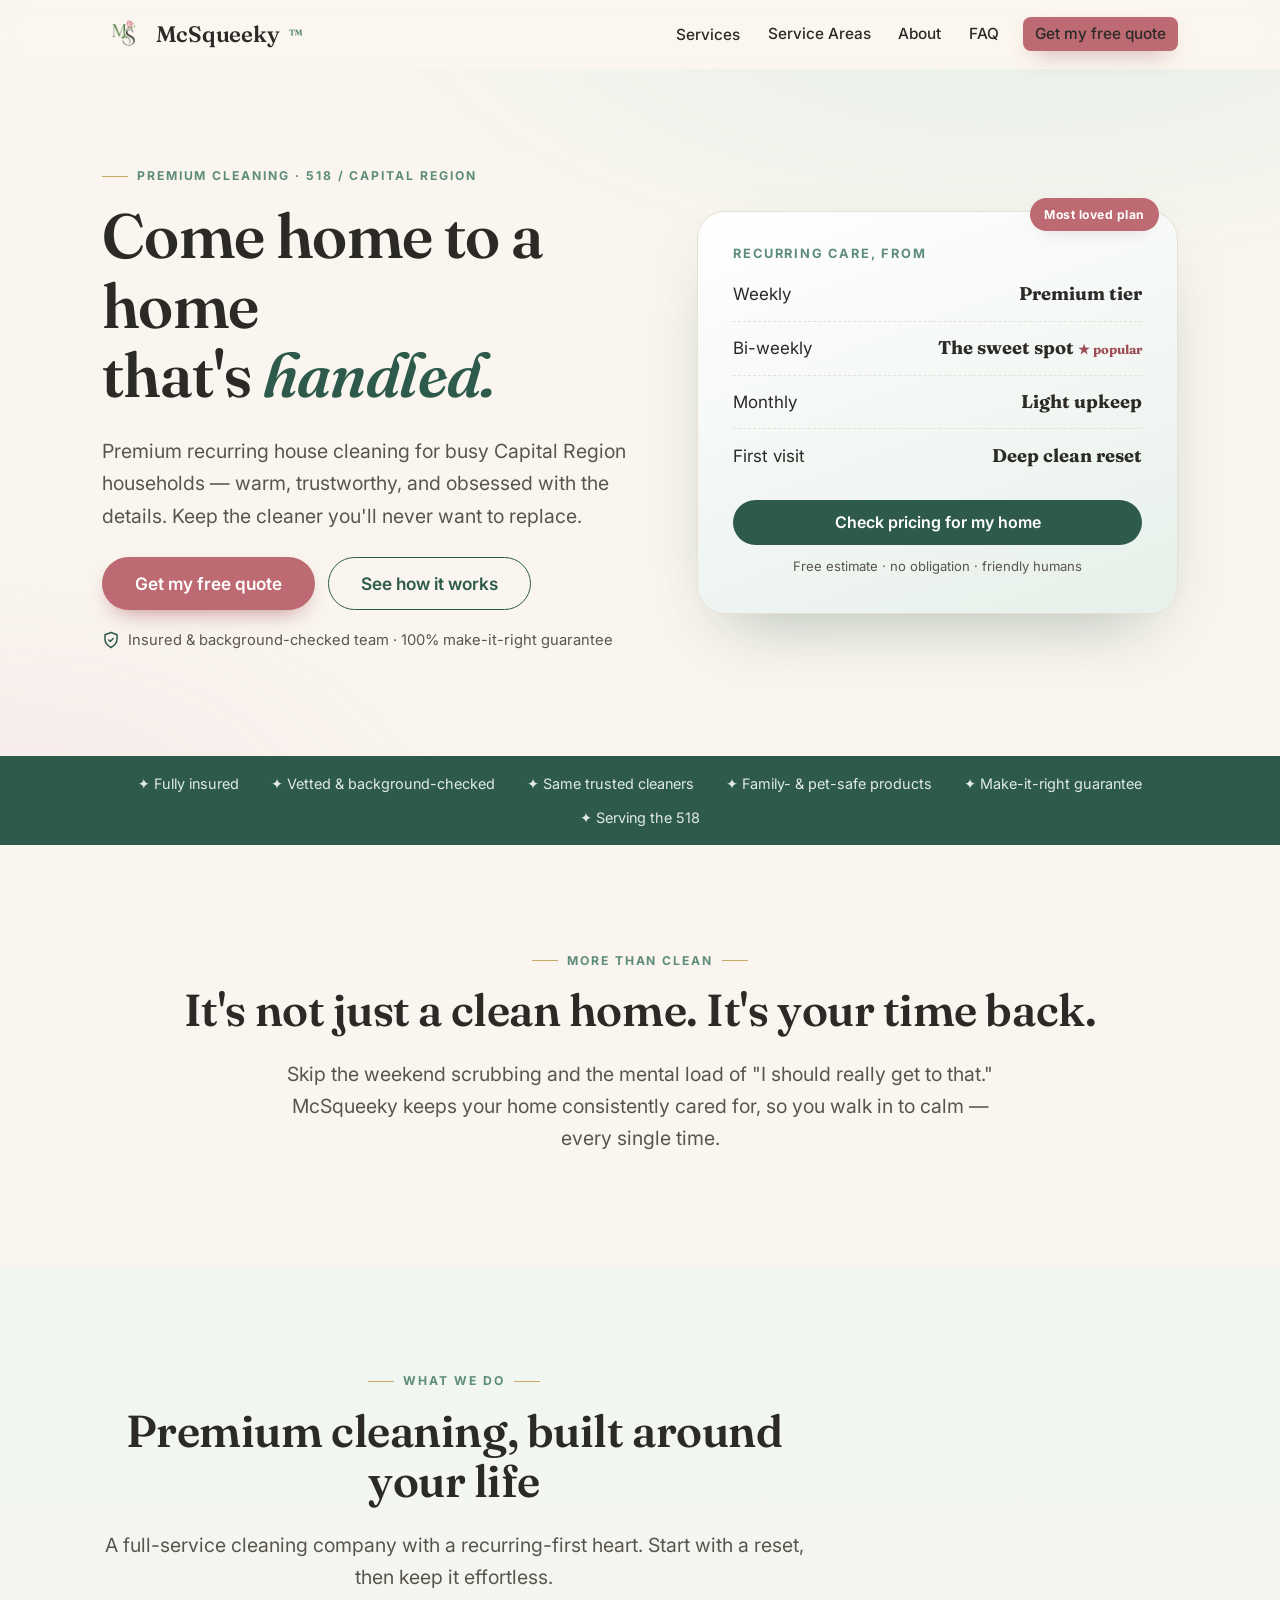
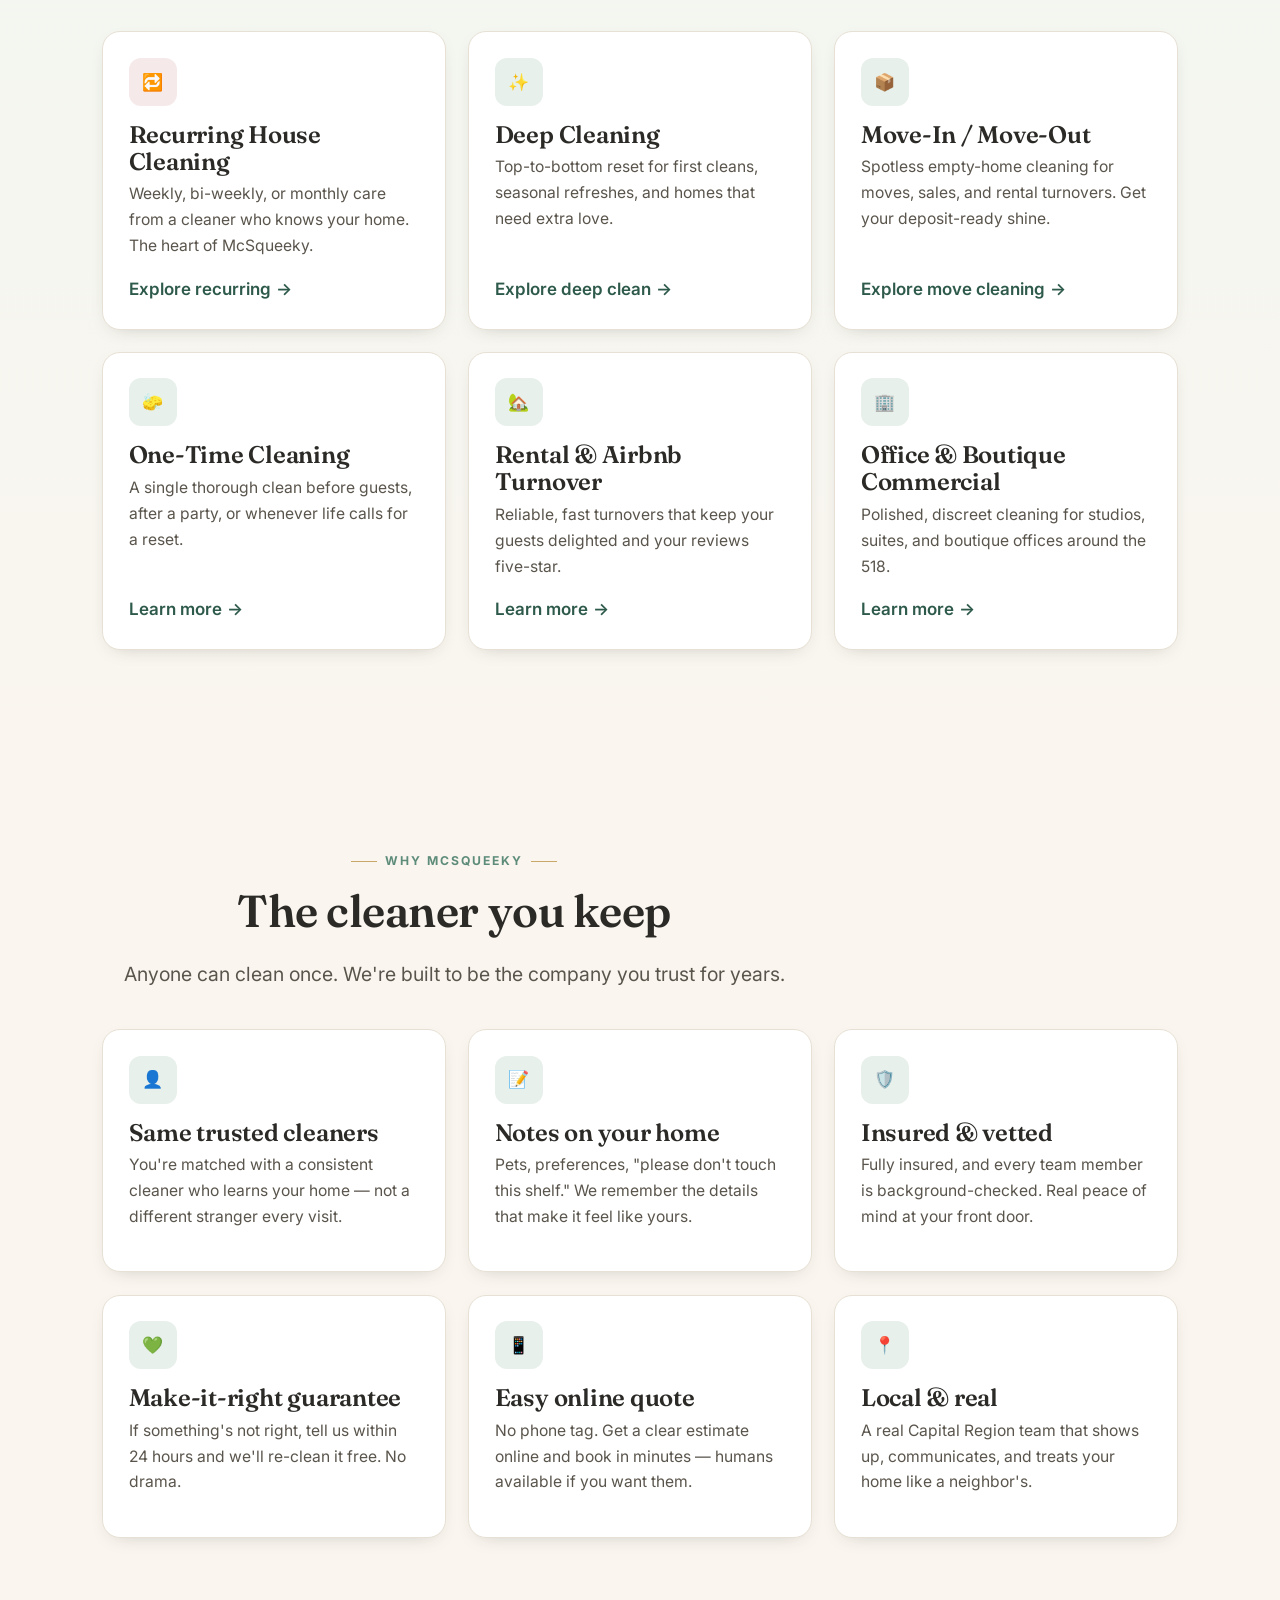
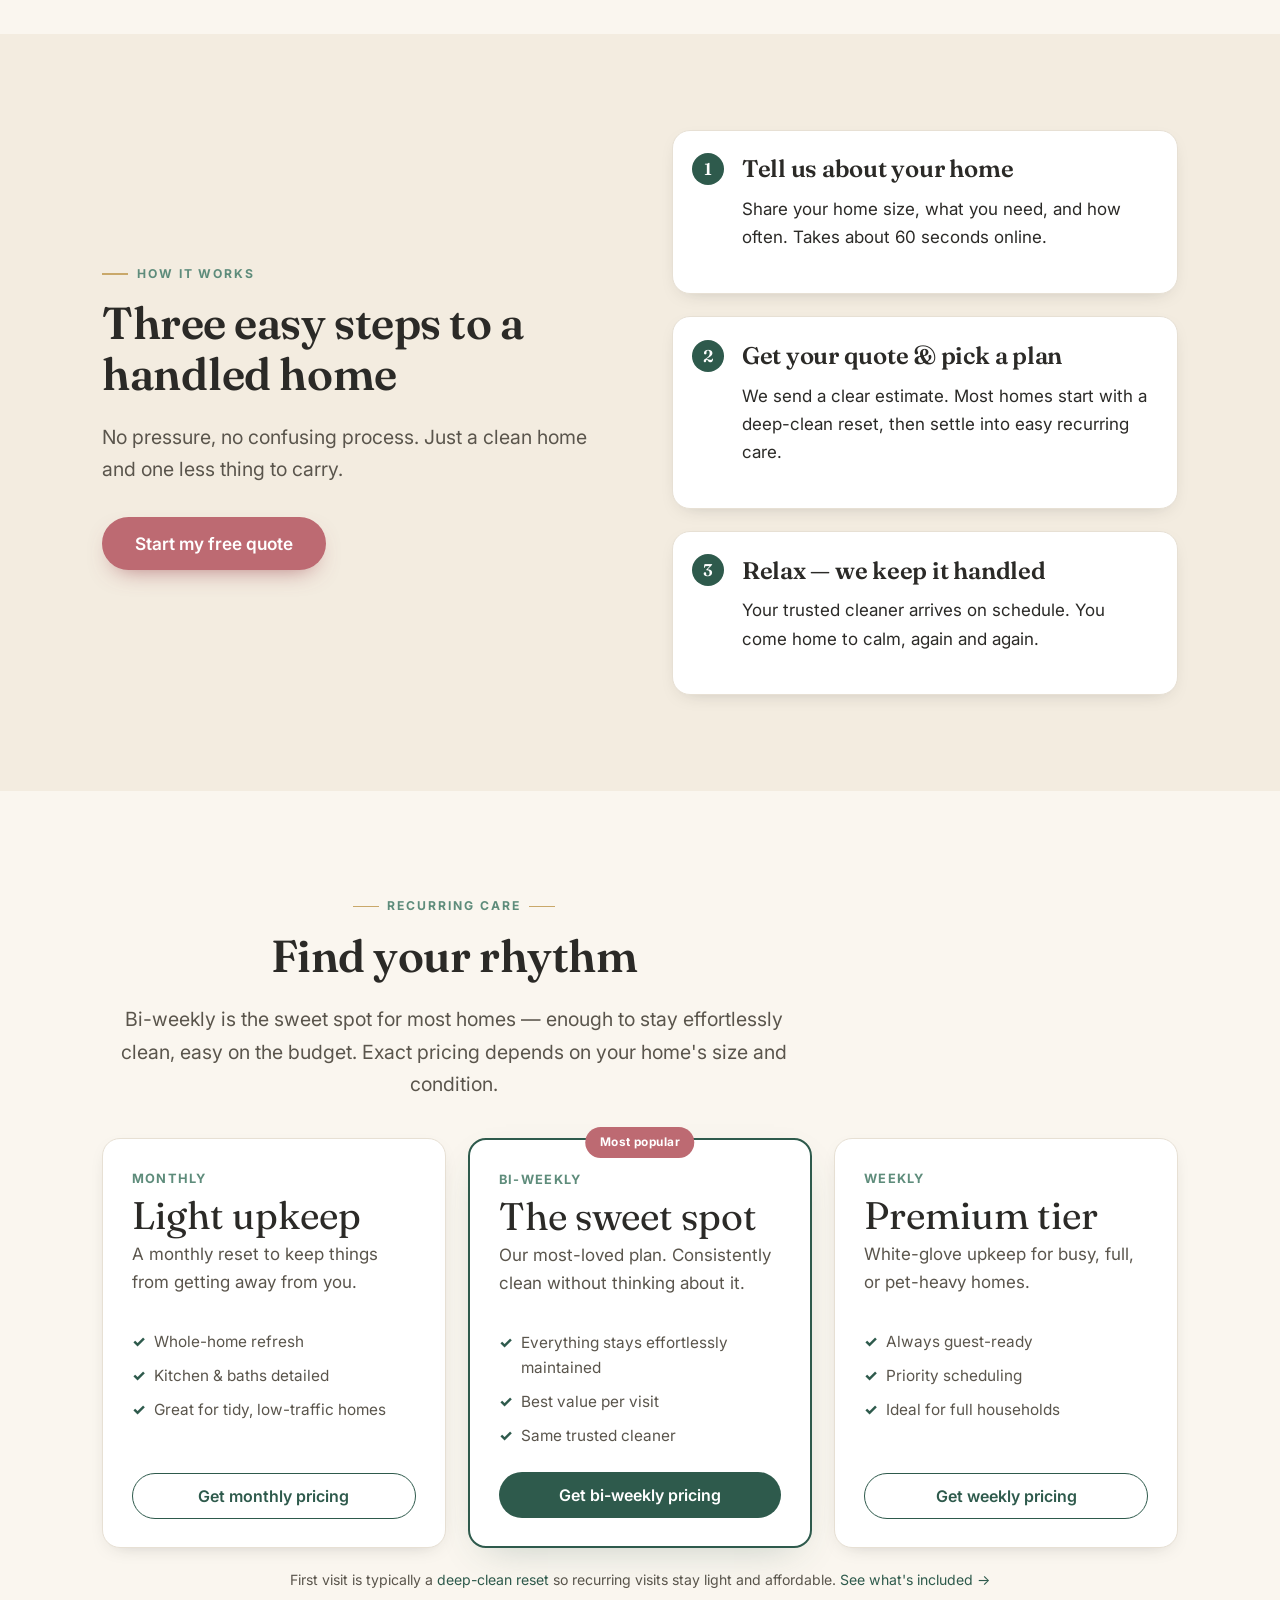
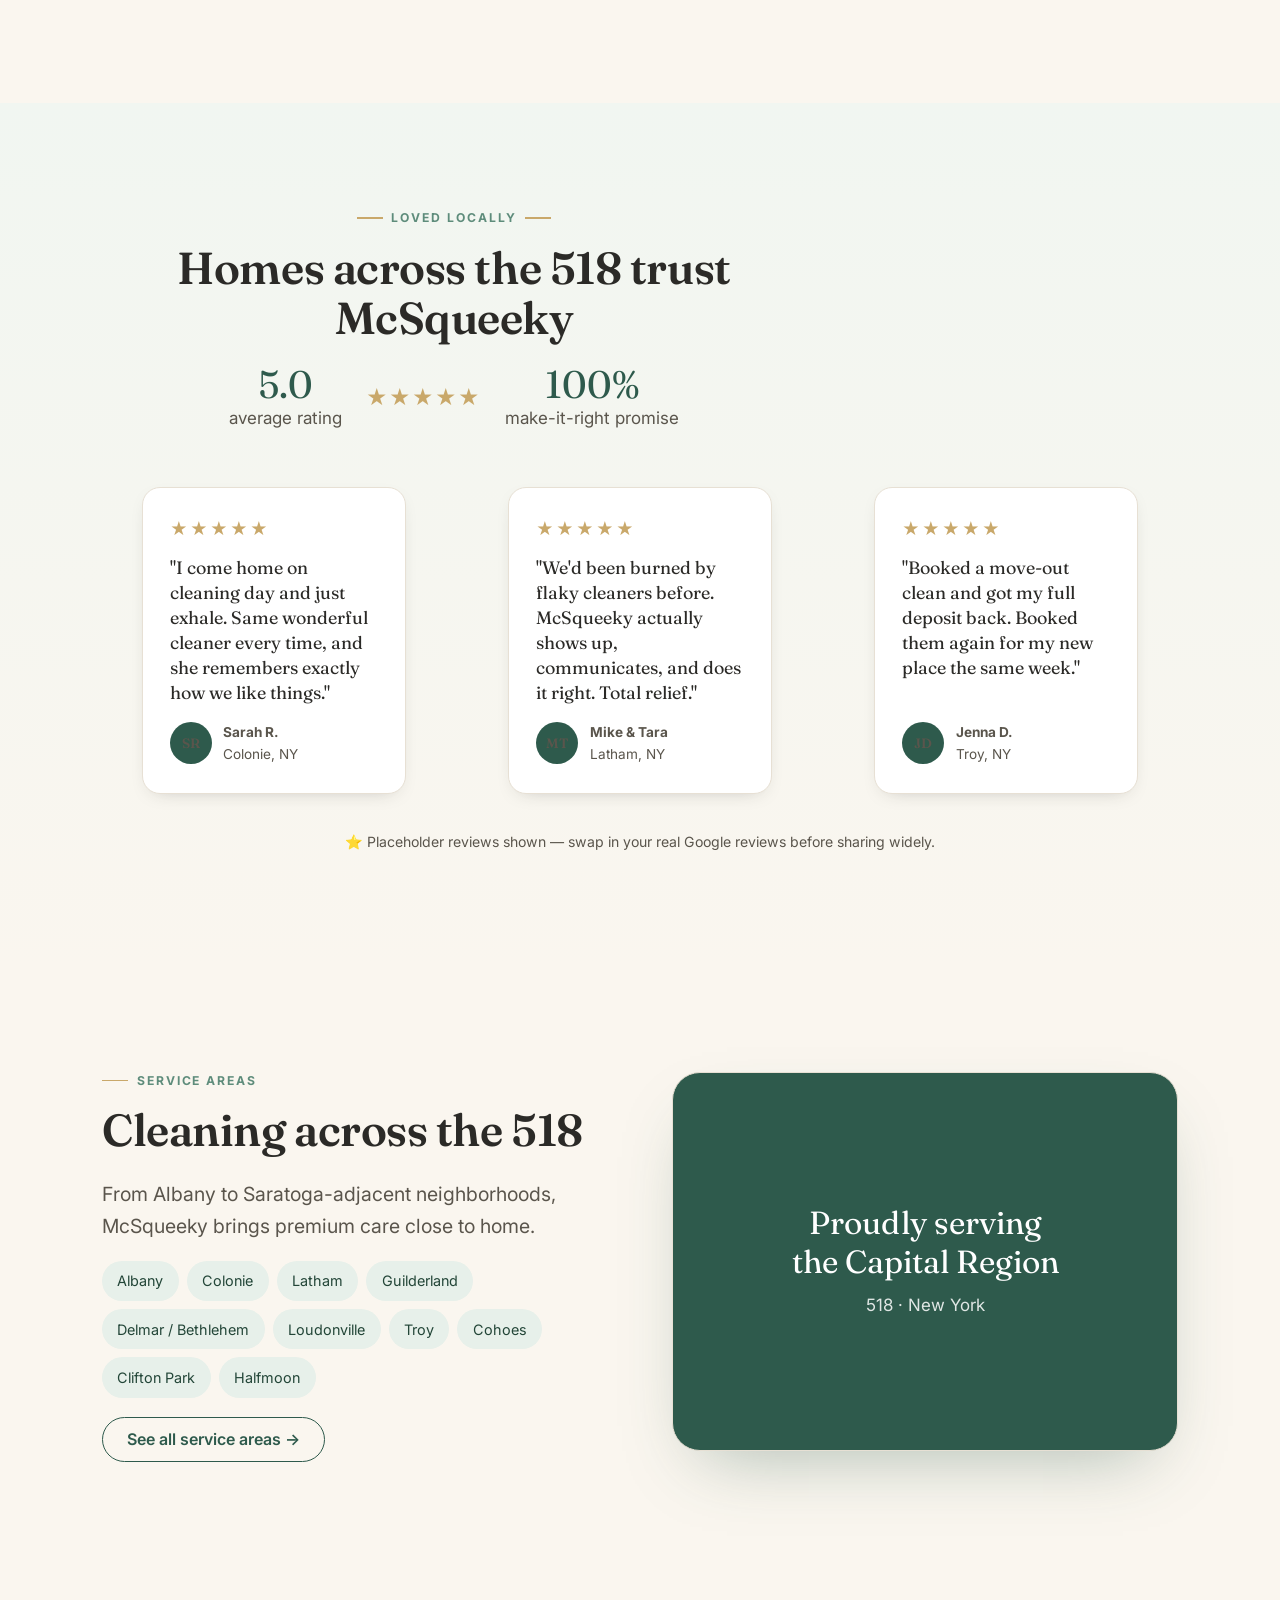
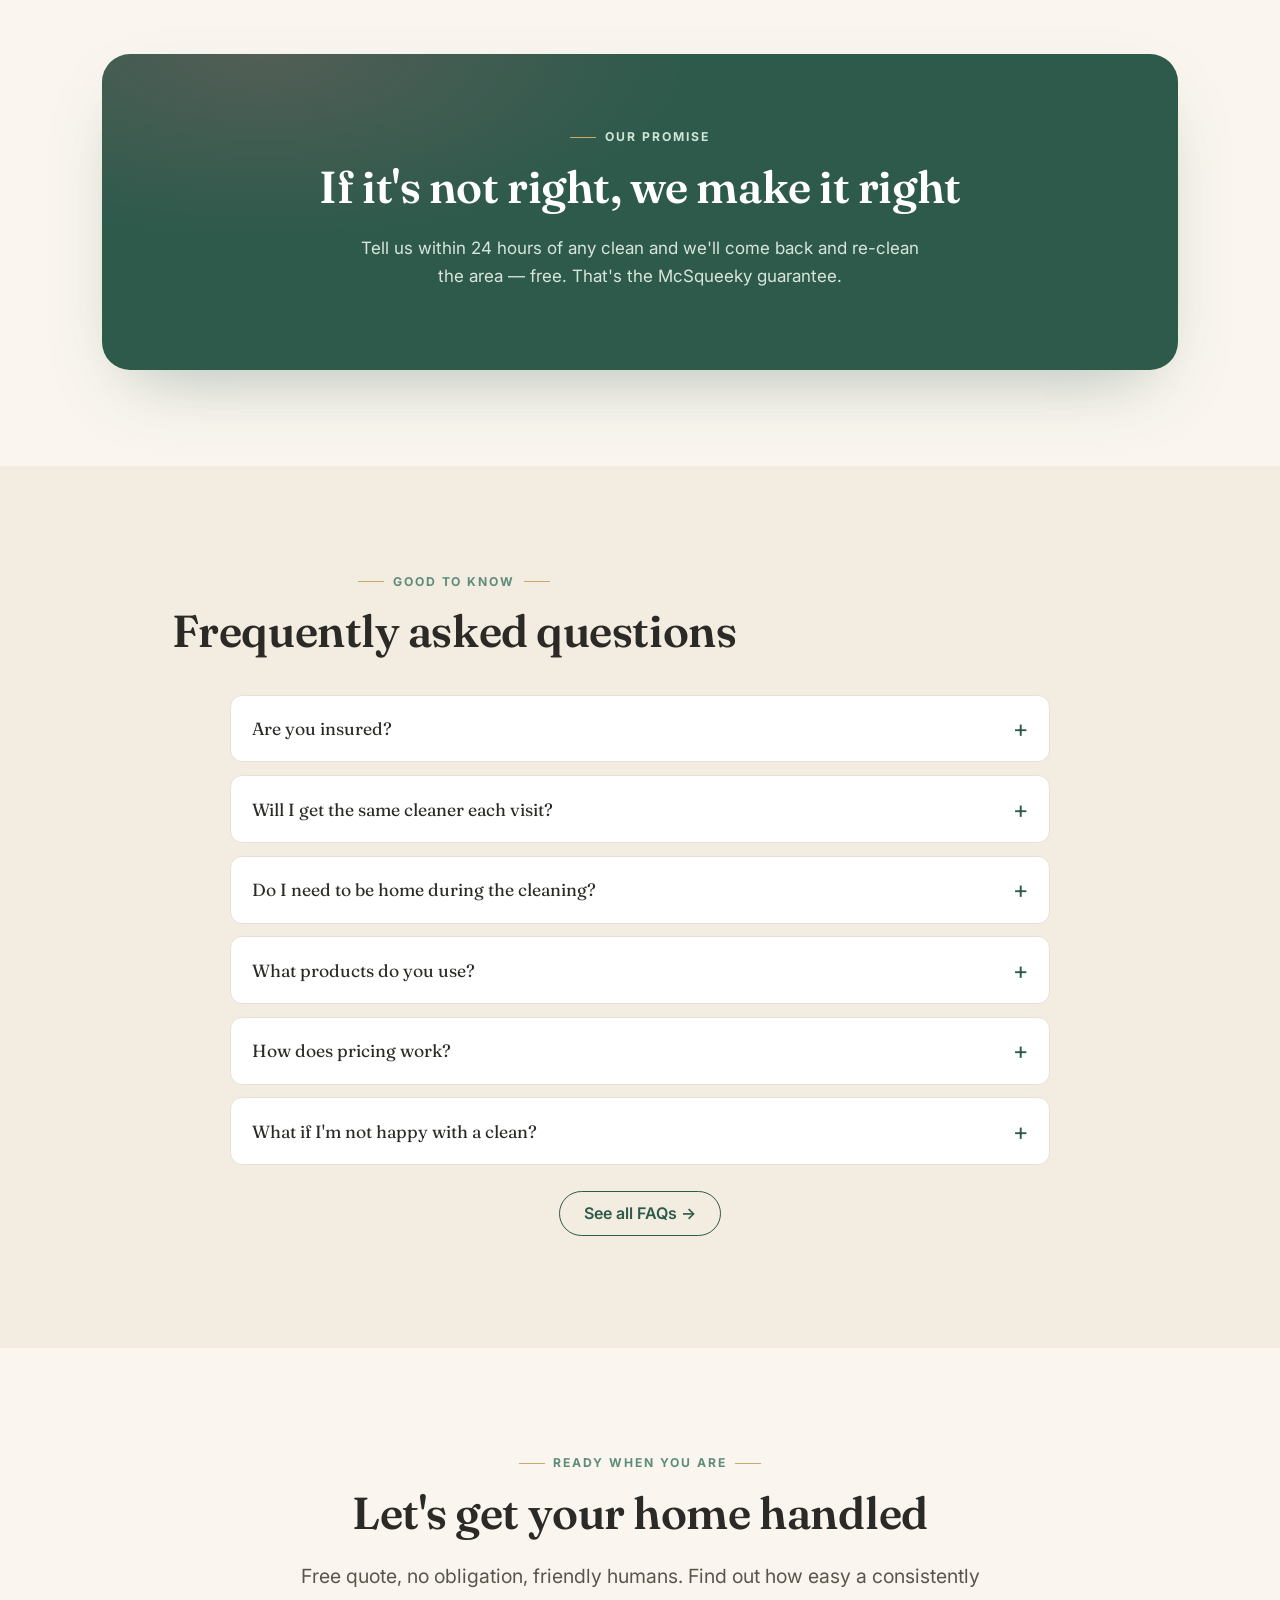
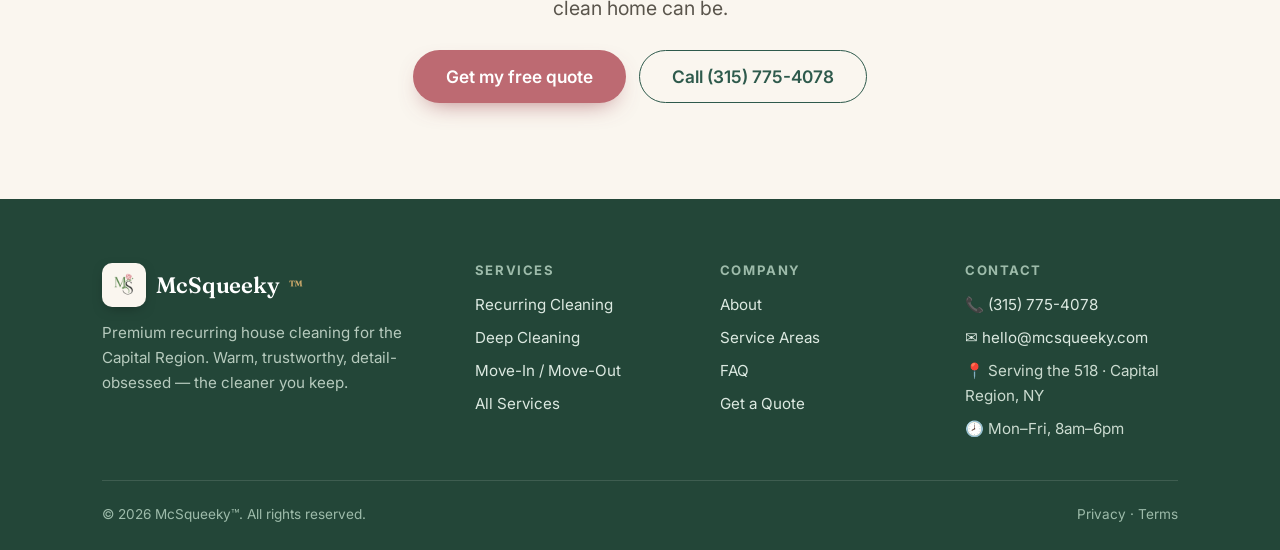
==== index.html @ cb493d74 "Launch McSqueeky™ V1 — premium recurring cleaning site (518) SEO-ready, quote-first static site per " ====
<!DOCTYPE html>
<html lang="en">
<head>
  <meta charset="UTF-8" />
  <meta name="viewport" content="width=device-width, initial-scale=1" />
  <title>McSqueeky™ — Premium Recurring House Cleaning in the Capital Region (518)</title>
  <meta name="description" content="Premium recurring house cleaning for busy Capital Region households. Warm, trustworthy, detail-obsessed cleaning in Albany, Colonie, Latham, Troy & the 518. Insured, vetted team. Get your free quote." />
  <link rel="canonical" href="https://mcsqueeky.vercel.app/" />
  <meta name="theme-color" content="#2E5A4C" />

  <!-- Open Graph / Twitter -->
  <meta property="og:type" content="website" />
  <meta property="og:title" content="McSqueeky™ — Premium Recurring House Cleaning · 518 Capital Region" />
  <meta property="og:description" content="The cleaner you keep. Warm, trustworthy, detail-obsessed home cleaning across Albany, Colonie, Latham, Troy & the Capital Region." />
  <meta property="og:url" content="https://mcsqueeky.vercel.app/" />
  <meta property="og:image" content="https://mcsqueeky.vercel.app/assets/logo.png" />
  <meta name="twitter:card" content="summary_large_image" />

  <link rel="icon" href="/assets/favicon.png" sizes="any" />
  <link rel="apple-touch-icon" href="/assets/apple-touch-icon.png" />
  <link rel="manifest" href="/site.webmanifest" />

  <!-- Fonts -->
  <link rel="preconnect" href="https://fonts.googleapis.com" />
  <link rel="preconnect" href="https://fonts.gstatic.com" crossorigin />
  <link href="https://fonts.googleapis.com/css2?family=Fraunces:opsz,wght@9..144,500;9..144,600&family=Inter:wght@400;500;600;700&display=swap" rel="stylesheet" />
  <link rel="stylesheet" href="/styles.css" />

  <!-- Structured data: LocalBusiness -->
  <script type="application/ld+json">
  {
    "@context": "https://schema.org",
    "@type": "HouseCleaningService",
    "name": "McSqueeky",
    "image": "https://mcsqueeky.vercel.app/assets/logo.png",
    "url": "https://mcsqueeky.vercel.app/",
    "telephone": "+1-315-775-4078",
    "email": "hello@mcsqueeky.com",
    "priceRange": "$$",
    "description": "Premium recurring residential cleaning for the Capital Region — recurring house cleaning, deep cleaning, and move-in/move-out cleaning.",
    "areaServed": ["Albany NY","Colonie NY","Latham NY","Guilderland NY","Delmar NY","Bethlehem NY","Loudonville NY","Troy NY","Cohoes NY","Clifton Park NY"],
    "address": { "@type": "PostalAddress", "addressRegion": "NY", "addressLocality": "Capital Region", "addressCountry": "US" },
    "openingHoursSpecification": [{ "@type": "OpeningHoursSpecification", "dayOfWeek": ["Monday","Tuesday","Wednesday","Thursday","Friday"], "opens": "08:00", "closes": "18:00" }],
    "aggregateRating": { "@type": "AggregateRating", "ratingValue": "5.0", "reviewCount": "—" },
    "makesOffer": [
      { "@type": "Offer", "itemOffered": { "@type": "Service", "name": "Recurring House Cleaning" } },
      { "@type": "Offer", "itemOffered": { "@type": "Service", "name": "Deep Cleaning" } },
      { "@type": "Offer", "itemOffered": { "@type": "Service", "name": "Move-In / Move-Out Cleaning" } }
    ]
  }
  </script>
  <!-- Structured data: FAQ -->
  <script type="application/ld+json">
  {
    "@context": "https://schema.org",
    "@type": "FAQPage",
    "mainEntity": [
      { "@type": "Question", "name": "Are you insured?", "acceptedAnswer": { "@type": "Answer", "text": "Yes. McSqueeky is fully insured and every cleaner on our team is vetted and background-checked before they ever set foot in your home." } },
      { "@type": "Question", "name": "Will I get the same cleaner each visit?", "acceptedAnswer": { "@type": "Answer", "text": "Whenever possible, yes. Recurring clients are matched with a consistent cleaner who learns your home and your preferences, with backup coverage so your schedule is never dropped." } },
      { "@type": "Question", "name": "Do I need to be home during the cleaning?", "acceptedAnswer": { "@type": "Answer", "text": "No. Most of our recurring clients give us secure access instructions and come home to a finished, reset home. You're always welcome to be there if you prefer." } },
      { "@type": "Question", "name": "What products do you use?", "acceptedAnswer": { "@type": "Answer", "text": "We use professional, eco-conscious products that are safe for families and pets. Have sensitivities or preferences? We note them on your home profile." } },
      { "@type": "Question", "name": "How does pricing work?", "acceptedAnswer": { "@type": "Answer", "text": "Pricing is based on the size and condition of your home and how often we clean. Recurring plans are priced below one-time cleans. Request a free quote and we'll send a clear estimate — no pressure." } },
      { "@type": "Question", "name": "What if I'm not happy with a clean?", "acceptedAnswer": { "@type": "Answer", "text": "Our make-it-right guarantee means if something isn't right, tell us within 24 hours and we'll come back and re-clean the area free." } }
    ]
  }
  </script>
</head>
<body>
  <a class="skip-link" href="#main">Skip to content</a>

  <!-- ===== Header ===== -->
  <header class="site-header">
    <div class="wrap nav">
      <a class="brand" href="/" aria-label="McSqueeky home">
        <img class="brand-mark" src="/assets/logo.png" alt="McSqueeky logo" width="44" height="44" />
        McSqueeky<span class="tm">™</span>
      </a>
      <button class="nav-toggle" aria-label="Open menu" aria-controls="primary-nav" aria-expanded="false"><span></span></button>
      <nav id="primary-nav" aria-label="Primary">
        <span class="has-sub">
          <a href="/services.html">Services</a>
          <span class="submenu">
            <a href="/recurring-cleaning.html">Recurring Cleaning</a>
            <a href="/deep-cleaning.html">Deep Cleaning</a>
            <a href="/move-in-move-out.html">Move-In / Move-Out</a>
            <a href="/services.html">All services →</a>
          </span>
        </span>
        <a href="/service-areas.html">Service Areas</a>
        <a href="/about.html">About</a>
        <a href="/faq.html">FAQ</a>
        <a class="btn btn-primary nav-cta" href="/quote.html">Get my free quote</a>
      </nav>
    </div>
  </header>

  <main id="main">
    <!-- ===== Hero ===== -->
    <section class="hero">
      <div class="wrap">
        <div class="hero-copy">
          <span class="eyebrow">Premium cleaning · 518 / Capital Region</span>
          <h1>Come home to a home that's&nbsp;<span class="accent">handled.</span></h1>
          <p class="lede">Premium recurring house cleaning for busy Capital Region households — warm, trustworthy, and obsessed with the details. Keep the cleaner you'll never want to replace.</p>
          <div class="hero-actions">
            <a class="btn btn-primary btn-lg" href="/quote.html">Get my free quote</a>
            <a class="btn btn-ghost btn-lg" href="#how">See how it works</a>
          </div>
          <p class="hero-note">
            <svg width="18" height="18" viewBox="0 0 24 24" fill="none" stroke="#2E5A4C" stroke-width="2" stroke-linecap="round" stroke-linejoin="round"><path d="M12 2 4 5v6c0 5 3.4 8.4 8 11 4.6-2.6 8-6 8-11V5z"/><path d="M9 12l2 2 4-4"/></svg>
            Insured &amp; background-checked team · 100% make-it-right guarantee
          </p>
        </div>
        <div class="hero-media">
          <div class="hero-card">
            <span class="ribbon">Most loved plan</span>
            <h3>Recurring care, from</h3>
            <div class="plan-row"><span>Weekly</span> <b>Premium tier</b></div>
            <div class="plan-row"><span>Bi-weekly</span> <b>The sweet spot <span class="tag">★ popular</span></b></div>
            <div class="plan-row"><span>Monthly</span> <b>Light upkeep</b></div>
            <div class="plan-row"><span>First visit</span> <b>Deep clean reset</b></div>
            <a class="btn btn-green btn-block" href="/quote.html" style="margin-top:1.1rem">Check pricing for my home</a>
            <p class="muted" style="font-size:.82rem;text-align:center;margin:.7rem 0 0">Free estimate · no obligation · friendly humans</p>
          </div>
        </div>
      </div>
    </section>

    <!-- ===== Trust bar ===== -->
    <div class="trustbar">
      <div class="wrap">
        <span>✦ Fully insured</span>
        <span>✦ Vetted &amp; background-checked</span>
        <span>✦ Same trusted cleaners</span>
        <span>✦ Family- &amp; pet-safe products</span>
        <span>✦ Make-it-right guarantee</span>
        <span>✦ Serving the 518</span>
      </div>
    </div>

    <!-- ===== Emotional intro ===== -->
    <section class="section center">
      <div class="wrap">
        <span class="eyebrow">More than clean</span>
        <h2>It's not just a clean home. It's your time&nbsp;back.</h2>
        <p class="lede center">Skip the weekend scrubbing and the mental load of "I should really get to that." McSqueeky keeps your home consistently cared for, so you walk in to calm — every single time.</p>
      </div>
    </section>

    <!-- ===== Services ===== -->
    <section class="section band-tint" id="services">
      <div class="wrap">
        <div class="section-head center">
          <span class="eyebrow">What we do</span>
          <h2>Premium cleaning, built around your life</h2>
          <p class="lede center">A full-service cleaning company with a recurring-first heart. Start with a reset, then keep it effortless.</p>
        </div>
        <div class="grid grid-3">
          <article class="card card--feature">
            <div class="ico" aria-hidden="true">🔁</div>
            <h3>Recurring House Cleaning</h3>
            <p>Weekly, bi-weekly, or monthly care from a cleaner who knows your home. The heart of McSqueeky.</p>
            <a class="card-link" href="/recurring-cleaning.html">Explore recurring</a>
          </article>
          <article class="card">
            <div class="ico" aria-hidden="true">✨</div>
            <h3>Deep Cleaning</h3>
            <p>Top-to-bottom reset for first cleans, seasonal refreshes, and homes that need extra love.</p>
            <a class="card-link" href="/deep-cleaning.html">Explore deep clean</a>
          </article>
          <article class="card">
            <div class="ico" aria-hidden="true">📦</div>
            <h3>Move-In / Move-Out</h3>
            <p>Spotless empty-home cleaning for moves, sales, and rental turnovers. Get your deposit-ready shine.</p>
            <a class="card-link" href="/move-in-move-out.html">Explore move cleaning</a>
          </article>
          <article class="card">
            <div class="ico" aria-hidden="true">🧽</div>
            <h3>One-Time Cleaning</h3>
            <p>A single thorough clean before guests, after a party, or whenever life calls for a reset.</p>
            <a class="card-link" href="/services.html#one-time">Learn more</a>
          </article>
          <article class="card">
            <div class="ico" aria-hidden="true">🏡</div>
            <h3>Rental &amp; Airbnb Turnover</h3>
            <p>Reliable, fast turnovers that keep your guests delighted and your reviews five-star.</p>
            <a class="card-link" href="/services.html#turnover">Learn more</a>
          </article>
          <article class="card">
            <div class="ico" aria-hidden="true">🏢</div>
            <h3>Office &amp; Boutique Commercial</h3>
            <p>Polished, discreet cleaning for studios, suites, and boutique offices around the 518.</p>
            <a class="card-link" href="/services.html#commercial">Learn more</a>
          </article>
        </div>
      </div>
    </section>

    <!-- ===== Why McSqueeky ===== -->
    <section class="section">
      <div class="wrap">
        <div class="section-head center">
          <span class="eyebrow">Why McSqueeky</span>
          <h2>The cleaner you keep</h2>
          <p class="lede center">Anyone can clean once. We're built to be the company you trust for years.</p>
        </div>
        <div class="grid grid-3">
          <div class="card"><div class="ico" aria-hidden="true">👤</div><h3>Same trusted cleaners</h3><p>You're matched with a consistent cleaner who learns your home — not a different stranger every visit.</p></div>
          <div class="card"><div class="ico" aria-hidden="true">📝</div><h3>Notes on your home</h3><p>Pets, preferences, "please don't touch this shelf." We remember the details that make it feel like yours.</p></div>
          <div class="card"><div class="ico" aria-hidden="true">🛡️</div><h3>Insured &amp; vetted</h3><p>Fully insured, and every team member is background-checked. Real peace of mind at your front door.</p></div>
          <div class="card"><div class="ico" aria-hidden="true">💚</div><h3>Make-it-right guarantee</h3><p>If something's not right, tell us within 24 hours and we'll re-clean it free. No drama.</p></div>
          <div class="card"><div class="ico" aria-hidden="true">📱</div><h3>Easy online quote</h3><p>No phone tag. Get a clear estimate online and book in minutes — humans available if you want them.</p></div>
          <div class="card"><div class="ico" aria-hidden="true">📍</div><h3>Local &amp; real</h3><p>A real Capital Region team that shows up, communicates, and treats your home like a neighbor's.</p></div>
        </div>
      </div>
    </section>

    <!-- ===== How it works ===== -->
    <section class="section band-cream" id="how">
      <div class="wrap">
        <div class="split">
          <div>
            <span class="eyebrow">How it works</span>
            <h2>Three easy steps to a handled home</h2>
            <p class="lede">No pressure, no confusing process. Just a clean home and one less thing to carry.</p>
            <a class="btn btn-primary btn-lg" href="/quote.html" style="margin-top:1rem">Start my free quote</a>
          </div>
          <div class="steps">
            <div class="step"><h3>Tell us about your home</h3><p>Share your home size, what you need, and how often. Takes about 60 seconds online.</p></div>
            <div class="step"><h3>Get your quote &amp; pick a plan</h3><p>We send a clear estimate. Most homes start with a deep-clean reset, then settle into easy recurring care.</p></div>
            <div class="step"><h3>Relax — we keep it handled</h3><p>Your trusted cleaner arrives on schedule. You come home to calm, again and again.</p></div>
          </div>
        </div>
      </div>
    </section>

    <!-- ===== Recurring spotlight ===== -->
    <section class="section">
      <div class="wrap">
        <div class="section-head center">
          <span class="eyebrow">Recurring care</span>
          <h2>Find your rhythm</h2>
          <p class="lede center">Bi-weekly is the sweet spot for most homes — enough to stay effortlessly clean, easy on the budget. Exact pricing depends on your home's size and condition.</p>
        </div>
        <div class="price-grid">
          <div class="price-card">
            <span class="cadence">Monthly</span>
            <div class="amt">Light upkeep</div>
            <p class="muted">A monthly reset to keep things from getting away from you.</p>
            <ul><li>Whole-home refresh</li><li>Kitchen &amp; baths detailed</li><li>Great for tidy, low-traffic homes</li></ul>
            <a class="btn btn-ghost btn-block" href="/quote.html">Get monthly pricing</a>
          </div>
          <div class="price-card is-featured">
            <span class="cadence">Bi-weekly</span>
            <div class="amt">The sweet spot</div>
            <p class="muted">Our most-loved plan. Consistently clean without thinking about it.</p>
            <ul><li>Everything stays effortlessly maintained</li><li>Best value per visit</li><li>Same trusted cleaner</li></ul>
            <a class="btn btn-green btn-block" href="/quote.html">Get bi-weekly pricing</a>
          </div>
          <div class="price-card">
            <span class="cadence">Weekly</span>
            <div class="amt">Premium tier</div>
            <p class="muted">White-glove upkeep for busy, full, or pet-heavy homes.</p>
            <ul><li>Always guest-ready</li><li>Priority scheduling</li><li>Ideal for full households</li></ul>
            <a class="btn btn-ghost btn-block" href="/quote.html">Get weekly pricing</a>
          </div>
        </div>
        <p class="price-note">First visit is typically a <a href="/deep-cleaning.html">deep-clean reset</a> so recurring visits stay light and affordable. <a href="/recurring-cleaning.html">See what's included →</a></p>
      </div>
    </section>

    <!-- ===== Reviews ===== -->
    <section class="section band-tint" id="reviews">
      <div class="wrap">
        <div class="section-head center">
          <span class="eyebrow">Loved locally</span>
          <h2>Homes across the 518 trust McSqueeky</h2>
          <div class="rating-strip" style="margin-top:1rem">
            <div><div class="num">5.0</div><div class="muted">average rating</div></div>
            <div class="stars">★★★★★</div>
            <div><div class="num">100%</div><div class="muted">make-it-right promise</div></div>
          </div>
        </div>
        <div class="grid grid-3">
          <figure class="quote-card"><div class="stars">★★★★★</div><blockquote>"I come home on cleaning day and just exhale. Same wonderful cleaner every time, and she remembers exactly how we like things."</blockquote><figcaption class="who"><span class="avatar">SR</span><span><b>Sarah R.</b><span>Colonie, NY</span></span></figcaption></figure>
          <figure class="quote-card"><div class="stars">★★★★★</div><blockquote>"We'd been burned by flaky cleaners before. McSqueeky actually shows up, communicates, and does it right. Total relief."</blockquote><figcaption class="who"><span class="avatar">MT</span><span><b>Mike &amp; Tara</b><span>Latham, NY</span></span></figcaption></figure>
          <figure class="quote-card"><div class="stars">★★★★★</div><blockquote>"Booked a move-out clean and got my full deposit back. Booked them again for my new place the same week."</blockquote><figcaption class="who"><span class="avatar">JD</span><span><b>Jenna D.</b><span>Troy, NY</span></span></figcaption></figure>
        </div>
        <p class="price-note">⭐ Placeholder reviews shown — swap in your real Google reviews before sharing widely.</p>
      </div>
    </section>

    <!-- ===== Service area ===== -->
    <section class="section">
      <div class="wrap">
        <div class="split reverse">
          <div class="split-media">
            <div class="media-frame" style="display:grid;place-items:center;background:var(--green);color:#fff;text-align:center;padding:2rem">
              <div>
                <div style="font-family:var(--serif);font-size:2rem;line-height:1.2">Proudly serving<br>the Capital Region</div>
                <div style="margin-top:.6rem;opacity:.85">518 · New York</div>
              </div>
            </div>
          </div>
          <div>
            <span class="eyebrow">Service areas</span>
            <h2>Cleaning across the 518</h2>
            <p class="lede">From Albany to Saratoga-adjacent neighborhoods, McSqueeky brings premium care close to home.</p>
            <ul class="pills pills--green" style="margin:1.2rem 0">
              <li>Albany</li><li>Colonie</li><li>Latham</li><li>Guilderland</li><li>Delmar / Bethlehem</li><li>Loudonville</li><li>Troy</li><li>Cohoes</li><li>Clifton Park</li><li>Halfmoon</li>
            </ul>
            <a class="btn btn-ghost" href="/service-areas.html">See all service areas →</a>
          </div>
        </div>
      </div>
    </section>

    <!-- ===== Guarantee band ===== -->
    <section class="section">
      <div class="wrap">
        <div class="cta-band">
          <span class="eyebrow" style="color:#CFE6D7">Our promise</span>
          <h2>If it's not right, we make it right</h2>
          <p>Tell us within 24 hours of any clean and we'll come back and re-clean the area — free. That's the McSqueeky guarantee.</p>
        </div>
      </div>
    </section>

    <!-- ===== FAQ ===== -->
    <section class="section band-cream" id="faq">
      <div class="wrap">
        <div class="section-head center">
          <span class="eyebrow">Good to know</span>
          <h2>Frequently asked questions</h2>
        </div>
        <div class="faq-list">
          <div class="faq-item"><button aria-expanded="false">Are you insured?</button><div class="answer"><p>Yes. McSqueeky is fully insured and every cleaner on our team is vetted and background-checked before they ever set foot in your home.</p></div></div>
          <div class="faq-item"><button aria-expanded="false">Will I get the same cleaner each visit?</button><div class="answer"><p>Whenever possible, yes. Recurring clients are matched with a consistent cleaner who learns your home and preferences, with backup coverage so your schedule is never dropped.</p></div></div>
          <div class="faq-item"><button aria-expanded="false">Do I need to be home during the cleaning?</button><div class="answer"><p>No. Most recurring clients give us secure access instructions and come home to a finished, reset home. You're always welcome to be there if you prefer.</p></div></div>
          <div class="faq-item"><button aria-expanded="false">What products do you use?</button><div class="answer"><p>Professional, eco-conscious products that are safe for families and pets. Have sensitivities or preferences? We note them on your home profile.</p></div></div>
          <div class="faq-item"><button aria-expanded="false">How does pricing work?</button><div class="answer"><p>Pricing is based on the size and condition of your home and how often we clean. Recurring plans are priced below one-time cleans. Request a free quote and we'll send a clear estimate — no pressure.</p></div></div>
          <div class="faq-item"><button aria-expanded="false">What if I'm not happy with a clean?</button><div class="answer"><p>Our make-it-right guarantee: tell us within 24 hours and we'll come back and re-clean the area free.</p></div></div>
        </div>
        <p class="center" style="margin-top:1.6rem"><a class="btn btn-ghost" href="/faq.html">See all FAQs →</a></p>
      </div>
    </section>

    <!-- ===== Final CTA ===== -->
    <section class="section">
      <div class="wrap center">
        <span class="eyebrow">Ready when you are</span>
        <h2>Let's get your home handled</h2>
        <p class="lede center">Free quote, no obligation, friendly humans. Find out how easy a consistently clean home can be.</p>
        <div class="hero-actions" style="justify-content:center">
          <a class="btn btn-primary btn-lg" href="/quote.html">Get my free quote</a>
          <a class="btn btn-ghost btn-lg" href="tel:+13157754078">Call (315) 775-4078</a>
        </div>
      </div>
    </section>
  </main>

  <!-- ===== Footer ===== -->
  <footer class="site-footer">
    <div class="wrap">
      <div class="footer-grid">
        <div class="footer-about">
          <a class="brand" href="/"><img class="brand-mark brand-mark--chip" src="/assets/logo.png" alt="" width="40" height="40" />McSqueeky<span class="tm">™</span></a>
          <p>Premium recurring house cleaning for the Capital Region. Warm, trustworthy, detail-obsessed — the cleaner you keep.</p>
        </div>
        <div>
          <h4>Services</h4>
          <ul>
            <li><a href="/recurring-cleaning.html">Recurring Cleaning</a></li>
            <li><a href="/deep-cleaning.html">Deep Cleaning</a></li>
            <li><a href="/move-in-move-out.html">Move-In / Move-Out</a></li>
            <li><a href="/services.html">All Services</a></li>
          </ul>
        </div>
        <div>
          <h4>Company</h4>
          <ul>
            <li><a href="/about.html">About</a></li>
            <li><a href="/service-areas.html">Service Areas</a></li>
            <li><a href="/faq.html">FAQ</a></li>
            <li><a href="/quote.html">Get a Quote</a></li>
          </ul>
        </div>
        <div class="footer-contact">
          <h4>Contact</h4>
          <ul>
            <li><a href="tel:+13157754078">📞 (315) 775-4078</a></li>
            <li><a href="mailto:hello@mcsqueeky.com">✉️ hello@mcsqueeky.com</a></li>
            <li>📍 Serving the 518 · Capital Region, NY</li>
            <li>🕗 Mon–Fri, 8am–6pm</li>
          </ul>
        </div>
      </div>
      <div class="footer-bottom">
        <span>© <span id="year">2026</span> McSqueeky™. All rights reserved.</span>
        <span><a href="/privacy.html">Privacy</a> · <a href="/terms.html">Terms</a></span>
      </div>
    </div>
  </footer>

  <script src="/script.js" defer></script>
</body>
</html>
---- styles.css ----
/* =========================================================================
   McSqueeky™ — Premium feminine-clean design system
   Cream fields · elevated forest/eucalyptus green · restrained dusty-rose
   Serif display (Fraunces) + humanist body (Inter)
   ========================================================================= */

:root {
  /* Brand */
  --green:        #2E5A4C;   /* forest/eucalyptus — primary brand */
  --green-deep:   #234638;   /* hover / depth */
  --green-soft:   #5E8C7B;   /* secondary sage */
  --green-tint:   #E7F0EA;   /* pale wash */
  --green-tint-2: #F1F6F1;
  --rose:         #BD6A72;   /* dusty-rose accent — CTAs & micro-moments */
  --rose-deep:    #9E4B55;   /* rose hover */
  --rose-tint:    #F6E9EA;
  --gold:         #C9A86A;   /* restrained champagne hairline */

  /* Neutrals */
  --cream:        #FAF6EF;   /* page field */
  --cream-2:      #F3ECE0;   /* alt band */
  --white:        #FFFFFF;
  --ink:          #2B2A27;   /* charcoal text */
  --ink-soft:     #5A554C;   /* muted text */
  --line:         #E7E0D4;   /* warm border */

  /* Type */
  --serif: "Fraunces", Georgia, "Times New Roman", serif;
  --sans:  "Inter", system-ui, -apple-system, "Segoe UI", Roboto, sans-serif;

  /* Shape / depth */
  --radius:    18px;
  --radius-sm: 12px;
  --radius-lg: 28px;
  --shadow:    0 14px 40px -18px rgba(46, 90, 76, 0.30);
  --shadow-sm: 0 6px 20px -12px rgba(43, 42, 39, 0.35);
  --shadow-lg: 0 30px 70px -30px rgba(46, 90, 76, 0.40);

  --maxw: 1140px;
  --pad: clamp(1.1rem, 4vw, 2rem);
}

/* ---------- Reset ---------- */
*, *::before, *::after { box-sizing: border-box; }
html { scroll-behavior: smooth; -webkit-text-size-adjust: 100%; }
body {
  margin: 0;
  font-family: var(--sans);
  color: var(--ink);
  background: var(--cream);
  line-height: 1.65;
  font-size: 17px;
  -webkit-font-smoothing: antialiased;
  text-rendering: optimizeLegibility;
}
img { max-width: 100%; display: block; }
a { color: var(--green); text-decoration: none; }
a:hover { color: var(--green-deep); }
h1, h2, h3, h4 { font-family: var(--serif); font-weight: 600; line-height: 1.12; color: var(--ink); margin: 0 0 .5em; letter-spacing: -0.01em; }
h1 { font-size: clamp(2.3rem, 6vw, 3.9rem); }
h2 { font-size: clamp(1.8rem, 4.2vw, 2.8rem); }
h3 { font-size: clamp(1.2rem, 2.4vw, 1.5rem); }
p { margin: 0 0 1rem; }
:focus-visible { outline: 3px solid var(--green-soft); outline-offset: 2px; border-radius: 4px; }

/* ---------- Layout ---------- */
.wrap { width: 100%; max-width: var(--maxw); margin-inline: auto; padding-inline: var(--pad); }
.section { padding-block: clamp(3.2rem, 8vw, 6rem); }
.section--tight { padding-block: clamp(2.4rem, 5vw, 3.5rem); }
.band-cream  { background: var(--cream-2); }
.band-green  { background: var(--green); color: #EFF5F0; }
.band-tint   { background: linear-gradient(180deg, var(--green-tint-2), var(--cream)); }
.center { text-align: center; }
.eyebrow {
  font-family: var(--sans); font-weight: 700; font-size: .76rem;
  letter-spacing: .16em; text-transform: uppercase; color: var(--green-soft);
  display: inline-flex; align-items: center; gap: .55rem; margin-bottom: .9rem;
}
.eyebrow::before { content: ""; width: 26px; height: 1.5px; background: var(--gold); display: inline-block; }
.center .eyebrow::after { content: ""; width: 26px; height: 1.5px; background: var(--gold); display: inline-block; }
.lede { font-size: clamp(1.05rem, 2vw, 1.22rem); color: var(--ink-soft); max-width: 60ch; }
.center .lede { margin-inline: auto; }
.section-head { max-width: 64ch; margin-bottom: 2.4rem; }
.center .section-head { margin-inline: auto; }

/* ---------- Buttons ---------- */
.btn {
  display: inline-flex; align-items: center; justify-content: center; gap: .5rem;
  font-family: var(--sans); font-weight: 600; font-size: 1rem;
  padding: .85rem 1.5rem; border-radius: 999px; border: 1.5px solid transparent;
  cursor: pointer; transition: transform .15s ease, background .2s ease, box-shadow .2s ease, color .2s ease;
  line-height: 1; white-space: nowrap;
}
.btn:hover { transform: translateY(-2px); }
.btn-primary { background: var(--rose); color: #fff; box-shadow: 0 10px 24px -12px rgba(158, 75, 85, .8); }
.btn-primary:hover { background: var(--rose-deep); color: #fff; }
.btn-green { background: var(--green); color: #fff; }
.btn-green:hover { background: var(--green-deep); color: #fff; }
.btn-ghost { background: transparent; color: var(--green); border-color: var(--green); }
.btn-ghost:hover { background: var(--green); color: #fff; }
.btn-light { background: #fff; color: var(--green); }
.btn-light:hover { background: var(--cream); color: var(--green-deep); }
.btn-lg { padding: 1.05rem 2rem; font-size: 1.08rem; }
.btn-block { width: 100%; }

/* ---------- Header / nav ---------- */
.site-header {
  position: sticky; top: 0; z-index: 60;
  background: rgba(250, 246, 239, 0.82);
  backdrop-filter: saturate(140%) blur(12px);
  border-bottom: 1px solid transparent; transition: box-shadow .25s ease, border-color .25s ease;
}
.site-header.is-scrolled { box-shadow: var(--shadow-sm); border-color: var(--line); }
.nav { display: flex; align-items: center; justify-content: space-between; gap: 1rem; padding-block: .75rem; }
.brand { display: inline-flex; align-items: center; gap: .6rem; font-family: var(--serif); font-weight: 600; font-size: 1.4rem; color: var(--ink); letter-spacing: -.01em; }
.brand img, .brand-mark { width: 44px; height: 44px; object-fit: contain; display: block; }
.brand-mark--chip { width: 40px; height: 40px; background: var(--cream); border-radius: 10px; padding: 4px; box-shadow: 0 4px 14px -6px rgba(0,0,0,.5); }
.brand .tm { font-size: .6em; vertical-align: super; color: var(--green-soft); }
#primary-nav { display: flex; align-items: center; gap: .35rem; }
#primary-nav a { font-family: var(--sans); font-weight: 500; font-size: .96rem; color: var(--ink); padding: .5rem .7rem; border-radius: 8px; }
#primary-nav a:hover { background: var(--green-tint); color: var(--green-deep); }
#primary-nav .nav-cta { margin-left: .4rem; }
.has-sub { position: relative; }
.has-sub > .submenu { position: absolute; top: 100%; left: 0; min-width: 230px; background: #fff; border: 1px solid var(--line); border-radius: var(--radius-sm); box-shadow: var(--shadow); padding: .4rem; display: none; flex-direction: column; }
.has-sub:hover > .submenu, .has-sub:focus-within > .submenu { display: flex; }
.submenu a { padding: .55rem .7rem; }
.nav-toggle { display: none; background: none; border: 1.5px solid var(--line); border-radius: 10px; width: 44px; height: 42px; cursor: pointer; align-items: center; justify-content: center; }
.nav-toggle span, .nav-toggle span::before, .nav-toggle span::after { content: ""; display: block; width: 20px; height: 2px; background: var(--ink); position: relative; transition: .2s; }
.nav-toggle span::before { position: absolute; top: -6px; }
.nav-toggle span::after { position: absolute; top: 6px; }

@media (max-width: 900px) {
  .nav-toggle { display: inline-flex; }
  #primary-nav {
    position: fixed; inset: 0 0 0 auto; width: min(82vw, 340px);
    background: var(--cream); border-left: 1px solid var(--line);
    flex-direction: column; align-items: stretch; gap: .15rem;
    padding: 5rem 1.2rem 2rem; transform: translateX(100%); transition: transform .25s ease;
    box-shadow: var(--shadow-lg); overflow-y: auto;
  }
  #primary-nav.is-open { transform: translateX(0); }
  #primary-nav a { padding: .8rem .7rem; font-size: 1.05rem; border-bottom: 1px solid var(--line); border-radius: 0; }
  .has-sub > .submenu { position: static; display: flex; box-shadow: none; border: none; padding: 0 0 0 .8rem; }
  #primary-nav .nav-cta { margin: .8rem 0 0; }
}

/* ---------- Hero ---------- */
.hero { position: relative; overflow: hidden; background:
  radial-gradient(1200px 500px at 80% -10%, var(--green-tint) 0%, transparent 60%),
  radial-gradient(900px 500px at 0% 110%, var(--rose-tint) 0%, transparent 55%),
  var(--cream); }
.hero .wrap { display: grid; grid-template-columns: 1.05fr .95fr; gap: clamp(2rem, 5vw, 4rem); align-items: center; padding-block: clamp(3rem, 7vw, 5.5rem); }
.hero h1 { margin-bottom: .4em; }
.hero h1 .accent { color: var(--green); font-style: italic; }
.hero-actions { display: flex; flex-wrap: wrap; gap: .8rem; margin-top: 1.6rem; }
.hero-note { margin-top: 1.1rem; font-size: .92rem; color: var(--ink-soft); display: flex; align-items: center; gap: .5rem; }
.hero-media { position: relative; }
.hero-card {
  background: linear-gradient(160deg, #fff, var(--green-tint));
  border: 1px solid var(--line); border-radius: var(--radius-lg);
  box-shadow: var(--shadow-lg); padding: clamp(1.4rem, 3vw, 2.2rem); position: relative;
}
.hero-card .ribbon { position: absolute; top: -14px; right: 18px; background: var(--rose); color: #fff; font-size: .76rem; font-weight: 700; letter-spacing: .04em; padding: .4rem .9rem; border-radius: 999px; box-shadow: var(--shadow-sm); }
.hero-card h3 { font-family: var(--sans); font-weight: 700; font-size: .8rem; letter-spacing: .14em; text-transform: uppercase; color: var(--green-soft); }
.plan-row { display: flex; justify-content: space-between; align-items: baseline; padding: .7rem 0; border-bottom: 1px dashed var(--line); }
.plan-row:last-of-type { border-bottom: none; }
.plan-row b { font-family: var(--serif); font-size: 1.15rem; }
.plan-row .tag { font-size: .8rem; color: var(--rose-deep); font-weight: 700; }
.hero-photo { width: 100%; aspect-ratio: 4/5; border-radius: var(--radius-lg); object-fit: cover; box-shadow: var(--shadow-lg); }

@media (max-width: 860px) {
  .hero .wrap { grid-template-columns: 1fr; }
  .hero-media { order: -1; }
}

/* ---------- Trust bar ---------- */
.trustbar { background: var(--green); color: #EAF2EC; }
.trustbar .wrap { display: flex; flex-wrap: wrap; gap: .6rem 2rem; justify-content: center; padding-block: 1rem; font-size: .9rem; }
.trustbar span { display: inline-flex; align-items: center; gap: .5rem; opacity: .95; }
.trustbar svg { flex: none; }

/* ---------- Grid helpers ---------- */
.grid { display: grid; gap: 1.4rem; }
.grid-2 { grid-template-columns: repeat(2, 1fr); }
.grid-3 { grid-template-columns: repeat(3, 1fr); }
.grid-4 { grid-template-columns: repeat(4, 1fr); }
@media (max-width: 900px) { .grid-3, .grid-4 { grid-template-columns: repeat(2, 1fr); } }
@media (max-width: 620px) { .grid-2, .grid-3, .grid-4 { grid-template-columns: 1fr; } }

/* ---------- Cards ---------- */
.card {
  background: #fff; border: 1px solid var(--line); border-radius: var(--radius);
  padding: 1.6rem; box-shadow: var(--shadow-sm); transition: transform .18s ease, box-shadow .2s ease;
  display: flex; flex-direction: column;
}
.card:hover { transform: translateY(-4px); box-shadow: var(--shadow); }
.card .ico { width: 48px; height: 48px; border-radius: 12px; background: var(--green-tint); color: var(--green); display: grid; place-items: center; margin-bottom: 1rem; }
.card h3 { margin-bottom: .35rem; }
.card p { color: var(--ink-soft); font-size: .98rem; margin-bottom: 1rem; }
.card .card-link { margin-top: auto; font-weight: 600; display: inline-flex; align-items: center; gap: .35rem; }
.card .card-link::after { content: "→"; transition: transform .15s ease; }
.card:hover .card-link::after { transform: translateX(3px); }
.card--feature .ico { background: var(--rose-tint); color: var(--rose-deep); }

/* pill list */
.pills { display: flex; flex-wrap: wrap; gap: .5rem; list-style: none; padding: 0; margin: 0; }
.pills li { background: var(--white); border: 1px solid var(--line); border-radius: 999px; padding: .45rem .9rem; font-size: .9rem; color: var(--ink-soft); }
.pills--green li { background: var(--green-tint); border-color: transparent; color: var(--green-deep); }

/* checklist */
.checks { list-style: none; padding: 0; margin: 0; display: grid; gap: .65rem; }
.checks li { display: flex; gap: .65rem; align-items: flex-start; }
.checks li::before { content: ""; flex: none; width: 22px; height: 22px; margin-top: .1rem; border-radius: 50%; background: var(--green-tint) url("data:image/svg+xml,%3Csvg xmlns='http://www.w3.org/2000/svg' width='14' height='14' viewBox='0 0 24 24' fill='none' stroke='%232E5A4C' stroke-width='3' stroke-linecap='round' stroke-linejoin='round'%3E%3Cpolyline points='20 6 9 17 4 12'/%3E%3C/svg%3E") center / 14px no-repeat; }

/* ---------- Steps ---------- */
.steps { counter-reset: step; display: grid; gap: 1.4rem; }
.step { position: relative; background: #fff; border: 1px solid var(--line); border-radius: var(--radius); padding: 1.6rem 1.6rem 1.6rem 4.3rem; box-shadow: var(--shadow-sm); }
.step::before { counter-increment: step; content: counter(step); position: absolute; left: 1.2rem; top: 1.4rem; width: 2rem; height: 2rem; border-radius: 50%; background: var(--green); color: #fff; font-family: var(--serif); font-weight: 600; display: grid; place-items: center; }

/* ---------- Pricing ---------- */
.price-grid { display: grid; grid-template-columns: repeat(3, 1fr); gap: 1.4rem; align-items: stretch; }
@media (max-width: 820px) { .price-grid { grid-template-columns: 1fr; } }
.price-card { background: #fff; border: 1px solid var(--line); border-radius: var(--radius); padding: 1.8rem; box-shadow: var(--shadow-sm); display: flex; flex-direction: column; }
.price-card.is-featured { border: 2px solid var(--green); box-shadow: var(--shadow); position: relative; }
.price-card.is-featured::after { content: "Most popular"; position: absolute; top: -13px; left: 50%; transform: translateX(-50%); background: var(--rose); color: #fff; font-size: .74rem; font-weight: 700; letter-spacing: .04em; padding: .35rem .9rem; border-radius: 999px; }
.price-card .cadence { font-family: var(--sans); font-weight: 700; letter-spacing: .1em; text-transform: uppercase; font-size: .8rem; color: var(--green-soft); }
.price-card .amt { font-family: var(--serif); font-size: 2.4rem; line-height: 1; margin: .4rem 0; }
.price-card .amt small { font-size: .9rem; color: var(--ink-soft); font-family: var(--sans); }
.price-card ul { list-style: none; padding: 0; margin: 1rem 0 1.5rem; display: grid; gap: .55rem; }
.price-card li { display: flex; gap: .5rem; font-size: .96rem; color: var(--ink-soft); }
.price-card li::before { content: "✓"; color: var(--green); font-weight: 800; }
.price-card .btn { margin-top: auto; }
.price-note { font-size: .88rem; color: var(--ink-soft); text-align: center; margin-top: 1.2rem; }

/* ---------- Split feature ---------- */
.split { display: grid; grid-template-columns: 1fr 1fr; gap: clamp(2rem, 5vw, 4rem); align-items: center; }
.split.reverse .split-media { order: 2; }
@media (max-width: 820px) { .split { grid-template-columns: 1fr; } .split.reverse .split-media { order: 0; } }
.media-frame { border-radius: var(--radius-lg); overflow: hidden; box-shadow: var(--shadow-lg); border: 1px solid var(--line); background: var(--green-tint); aspect-ratio: 4/3; }
.media-frame img { width: 100%; height: 100%; object-fit: cover; }

/* ---------- Testimonials ---------- */
.quote-card { background: #fff; border: 1px solid var(--line); border-radius: var(--radius); padding: 1.7rem; box-shadow: var(--shadow-sm); display: flex; flex-direction: column; }
.quote-card .stars { color: var(--gold); letter-spacing: 2px; margin-bottom: .7rem; }
.quote-card blockquote { font-family: var(--serif); font-size: 1.12rem; line-height: 1.4; margin: 0 0 1rem; color: var(--ink); }
.quote-card .who { display: flex; align-items: center; gap: .7rem; margin-top: auto; }
.quote-card .avatar { width: 42px; height: 42px; border-radius: 50%; background: var(--green); color: #fff; display: grid; place-items: center; font-family: var(--serif); font-weight: 600; }
.quote-card .who b { display: block; }
.quote-card .who span { font-size: .85rem; color: var(--ink-soft); }

/* rating strip */
.rating-strip { display: flex; flex-wrap: wrap; gap: 1.5rem; align-items: center; justify-content: center; }
.rating-strip .num { font-family: var(--serif); font-size: 2.4rem; line-height: 1; color: var(--green); }
.rating-strip .stars { color: var(--gold); font-size: 1.3rem; letter-spacing: 2px; }

/* ---------- FAQ ---------- */
.faq-list { display: grid; gap: .8rem; max-width: 820px; margin-inline: auto; }
.faq-item { background: #fff; border: 1px solid var(--line); border-radius: var(--radius-sm); overflow: hidden; }
.faq-item > button { width: 100%; text-align: left; background: none; border: none; cursor: pointer; padding: 1.15rem 1.3rem; font-family: var(--serif); font-size: 1.1rem; color: var(--ink); display: flex; justify-content: space-between; align-items: center; gap: 1rem; }
.faq-item > button::after { content: "+"; font-family: var(--sans); font-size: 1.5rem; color: var(--green); transition: transform .2s ease; flex: none; }
.faq-item.is-open > button::after { transform: rotate(45deg); }
.faq-item .answer { max-height: 0; overflow: hidden; transition: max-height .3s ease; }
.faq-item.is-open .answer { max-height: 520px; }
.faq-item .answer p { padding: 0 1.3rem 1.2rem; color: var(--ink-soft); margin: 0; }

/* ---------- Forms ---------- */
.form-card { background: #fff; border: 1px solid var(--line); border-radius: var(--radius-lg); box-shadow: var(--shadow); padding: clamp(1.5rem, 4vw, 2.4rem); }
.field { margin-bottom: 1.05rem; }
.field label { display: block; font-weight: 600; font-size: .92rem; margin-bottom: .35rem; }
.field label .req { color: var(--rose-deep); }
.field input, .field select, .field textarea {
  width: 100%; padding: .8rem .9rem; font: inherit; color: var(--ink);
  background: var(--cream); border: 1.5px solid var(--line); border-radius: var(--radius-sm); transition: border-color .15s ease, box-shadow .15s ease;
}
.field input:focus, .field select:focus, .field textarea:focus { outline: none; border-color: var(--green-soft); box-shadow: 0 0 0 3px var(--green-tint); }
.field textarea { min-height: 120px; resize: vertical; }
.field-row { display: grid; grid-template-columns: 1fr 1fr; gap: 1rem; }
@media (max-width: 560px) { .field-row { grid-template-columns: 1fr; } }
.form-note { font-size: .9rem; color: var(--ink-soft); margin-top: .8rem; }
fieldset { border: none; padding: 0; margin: 0 0 1.05rem; }
.choice-grid { display: grid; grid-template-columns: repeat(2, 1fr); gap: .6rem; }
@media (max-width: 560px) { .choice-grid { grid-template-columns: 1fr; } }
.choice { position: relative; }
.choice input { position: absolute; opacity: 0; }
.choice span { display: block; border: 1.5px solid var(--line); border-radius: var(--radius-sm); padding: .7rem .85rem; cursor: pointer; font-size: .95rem; background: var(--cream); transition: .15s; }
.choice input:checked + span { border-color: var(--green); background: var(--green-tint); color: var(--green-deep); font-weight: 600; }

/* ---------- CTA band ---------- */
.cta-band { background:
  radial-gradient(700px 300px at 15% 0%, rgba(189,106,114,.25), transparent 60%),
  var(--green); color: #EFF5F0; text-align: center; border-radius: var(--radius-lg); padding: clamp(2.4rem, 6vw, 4rem); box-shadow: var(--shadow-lg); }
.cta-band h2 { color: #fff; }
.cta-band p { color: #D9E5DC; max-width: 52ch; margin-inline: auto; }
.cta-band .hero-actions { justify-content: center; }

/* ---------- Page hero (interior) ---------- */
.page-hero { background:
  radial-gradient(900px 360px at 85% -20%, var(--green-tint), transparent 60%),
  var(--cream); padding-block: clamp(2.4rem, 6vw, 4rem); }
.breadcrumb { font-size: .85rem; color: var(--ink-soft); margin-bottom: .8rem; }
.breadcrumb a { color: var(--green-soft); }
.page-hero h1 { max-width: 18ch; }
.page-hero .lede { margin-top: .6rem; }

/* ---------- Footer ---------- */
.site-footer { background: var(--green-deep); color: #CBDBD0; padding-block: clamp(2.6rem, 6vw, 4rem) 1.5rem; }
.site-footer a { color: #DCE9E1; }
.site-footer a:hover { color: #fff; }
.footer-grid { display: grid; grid-template-columns: 1.6fr 1fr 1fr 1fr; gap: 2rem; }
@media (max-width: 820px) { .footer-grid { grid-template-columns: 1fr 1fr; } }
@media (max-width: 520px) { .footer-grid { grid-template-columns: 1fr; } }
.site-footer .brand { color: #fff; margin-bottom: .8rem; }
.site-footer .brand .tm { color: var(--gold); }
.site-footer h4 { font-family: var(--sans); font-weight: 700; font-size: .82rem; letter-spacing: .12em; text-transform: uppercase; color: #9DBBAA; margin: 0 0 .9rem; }
.site-footer ul { list-style: none; padding: 0; margin: 0; display: grid; gap: .5rem; font-size: .95rem; }
.footer-about p { font-size: .95rem; color: #B6CABD; max-width: 34ch; }
.footer-contact a { display: inline-flex; align-items: center; gap: .5rem; }
.footer-bottom { border-top: 1px solid rgba(255,255,255,.12); margin-top: 2.4rem; padding-top: 1.4rem; display: flex; flex-wrap: wrap; gap: .6rem 1.5rem; justify-content: space-between; font-size: .85rem; color: #9DBBAA; }
.footer-bottom a { color: #9DBBAA; }

/* ---------- Misc ---------- */
.note-banner { background: var(--rose-tint); border: 1px dashed var(--rose); color: var(--rose-deep); border-radius: var(--radius-sm); padding: .8rem 1rem; font-size: .9rem; }
.skip-link { position: absolute; left: -999px; top: 0; background: #fff; padding: .6rem 1rem; border-radius: 0 0 8px 0; z-index: 100; }
.skip-link:focus { left: 0; }
.muted { color: var(--ink-soft); }
.mt-0 { margin-top: 0; } .mb-0 { margin-bottom: 0; }
.stack > * + * { margin-top: 1rem; }

@media (prefers-reduced-motion: reduce) {
  * { animation: none !important; transition: none !important; scroll-behavior: auto !important; }
}
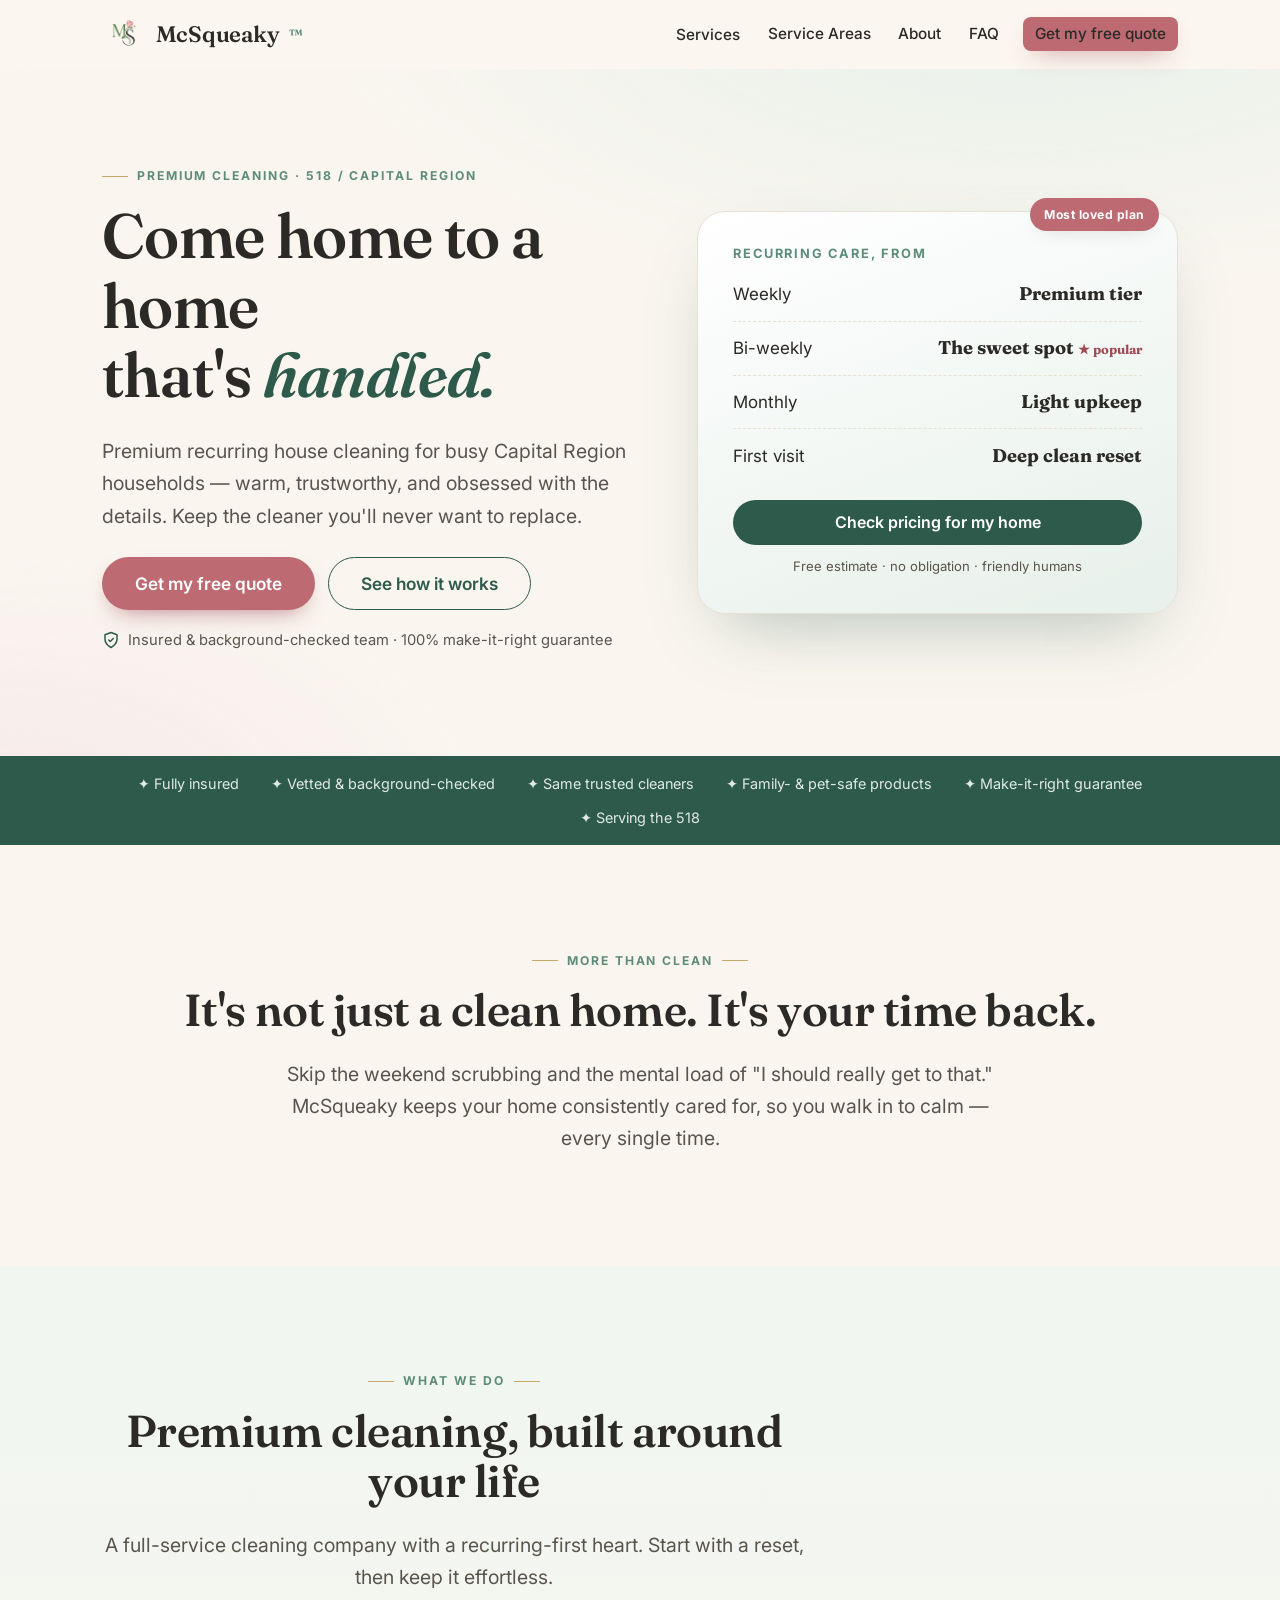
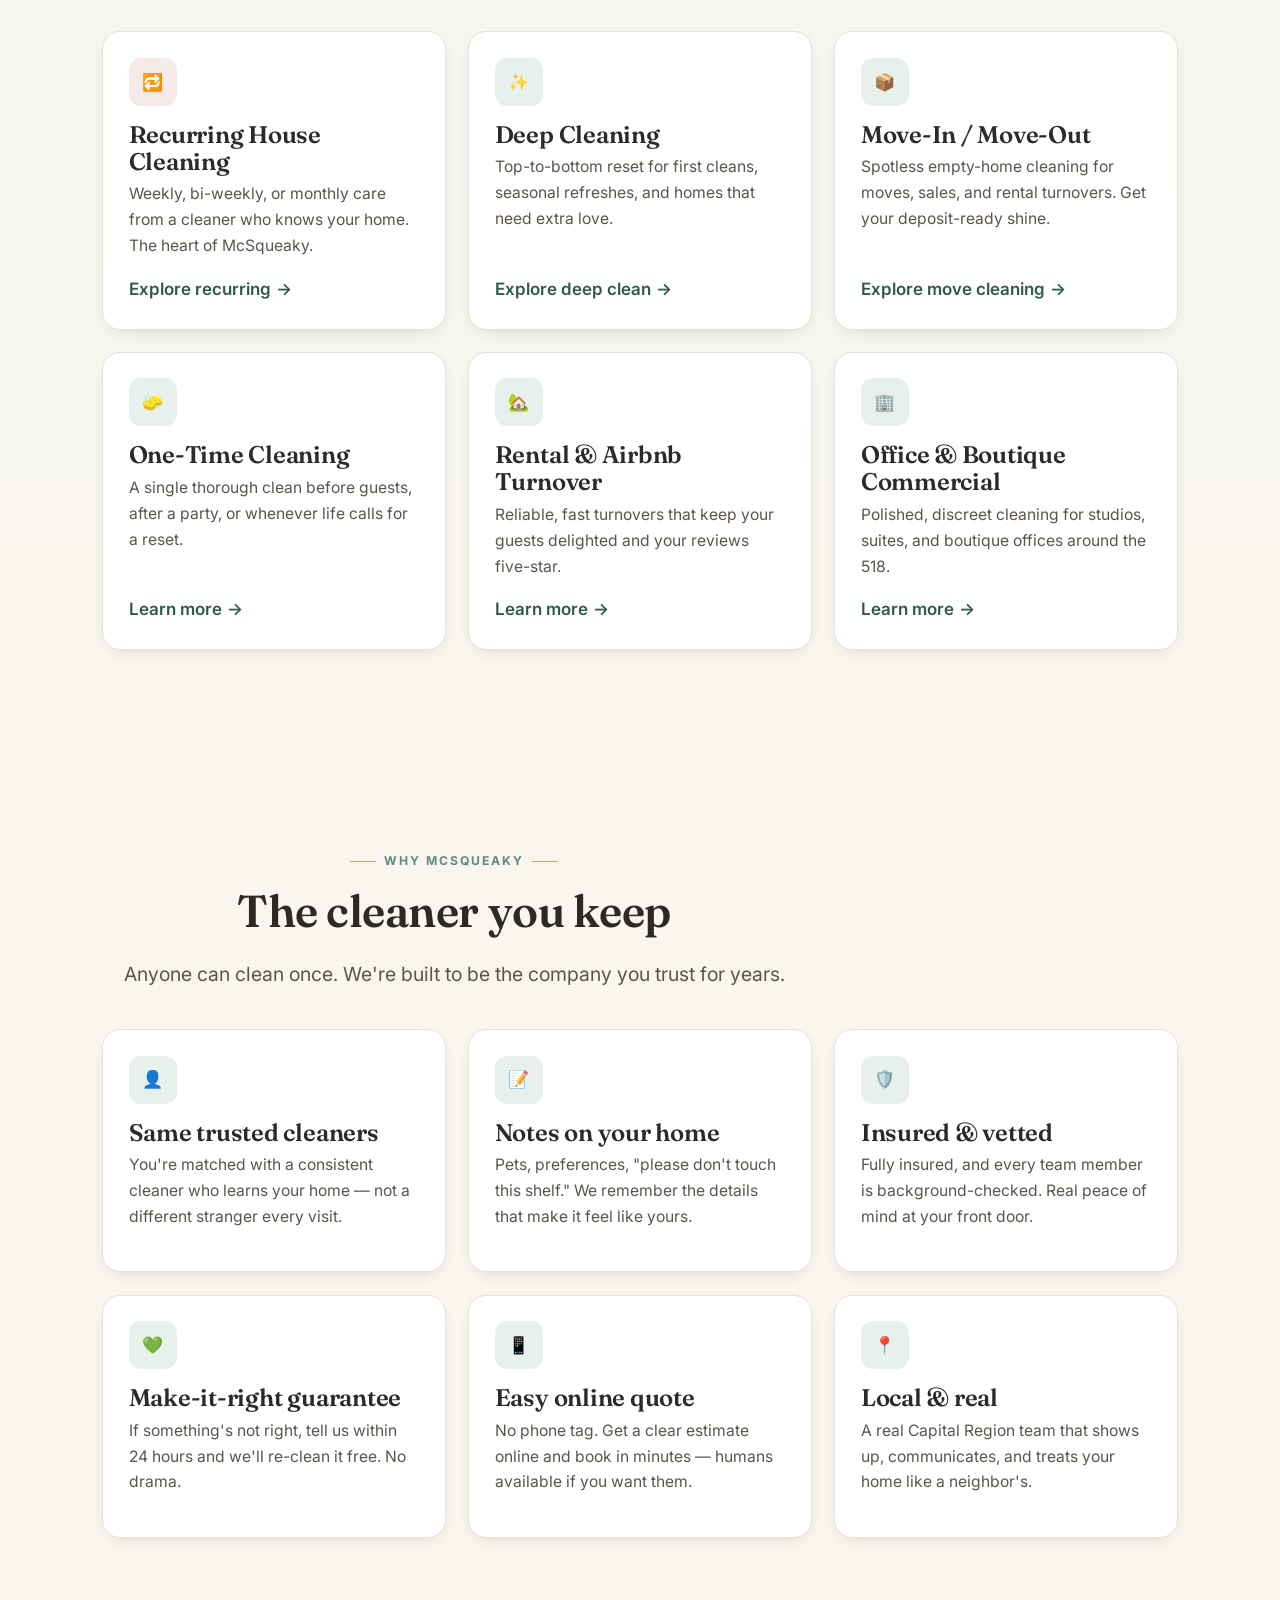
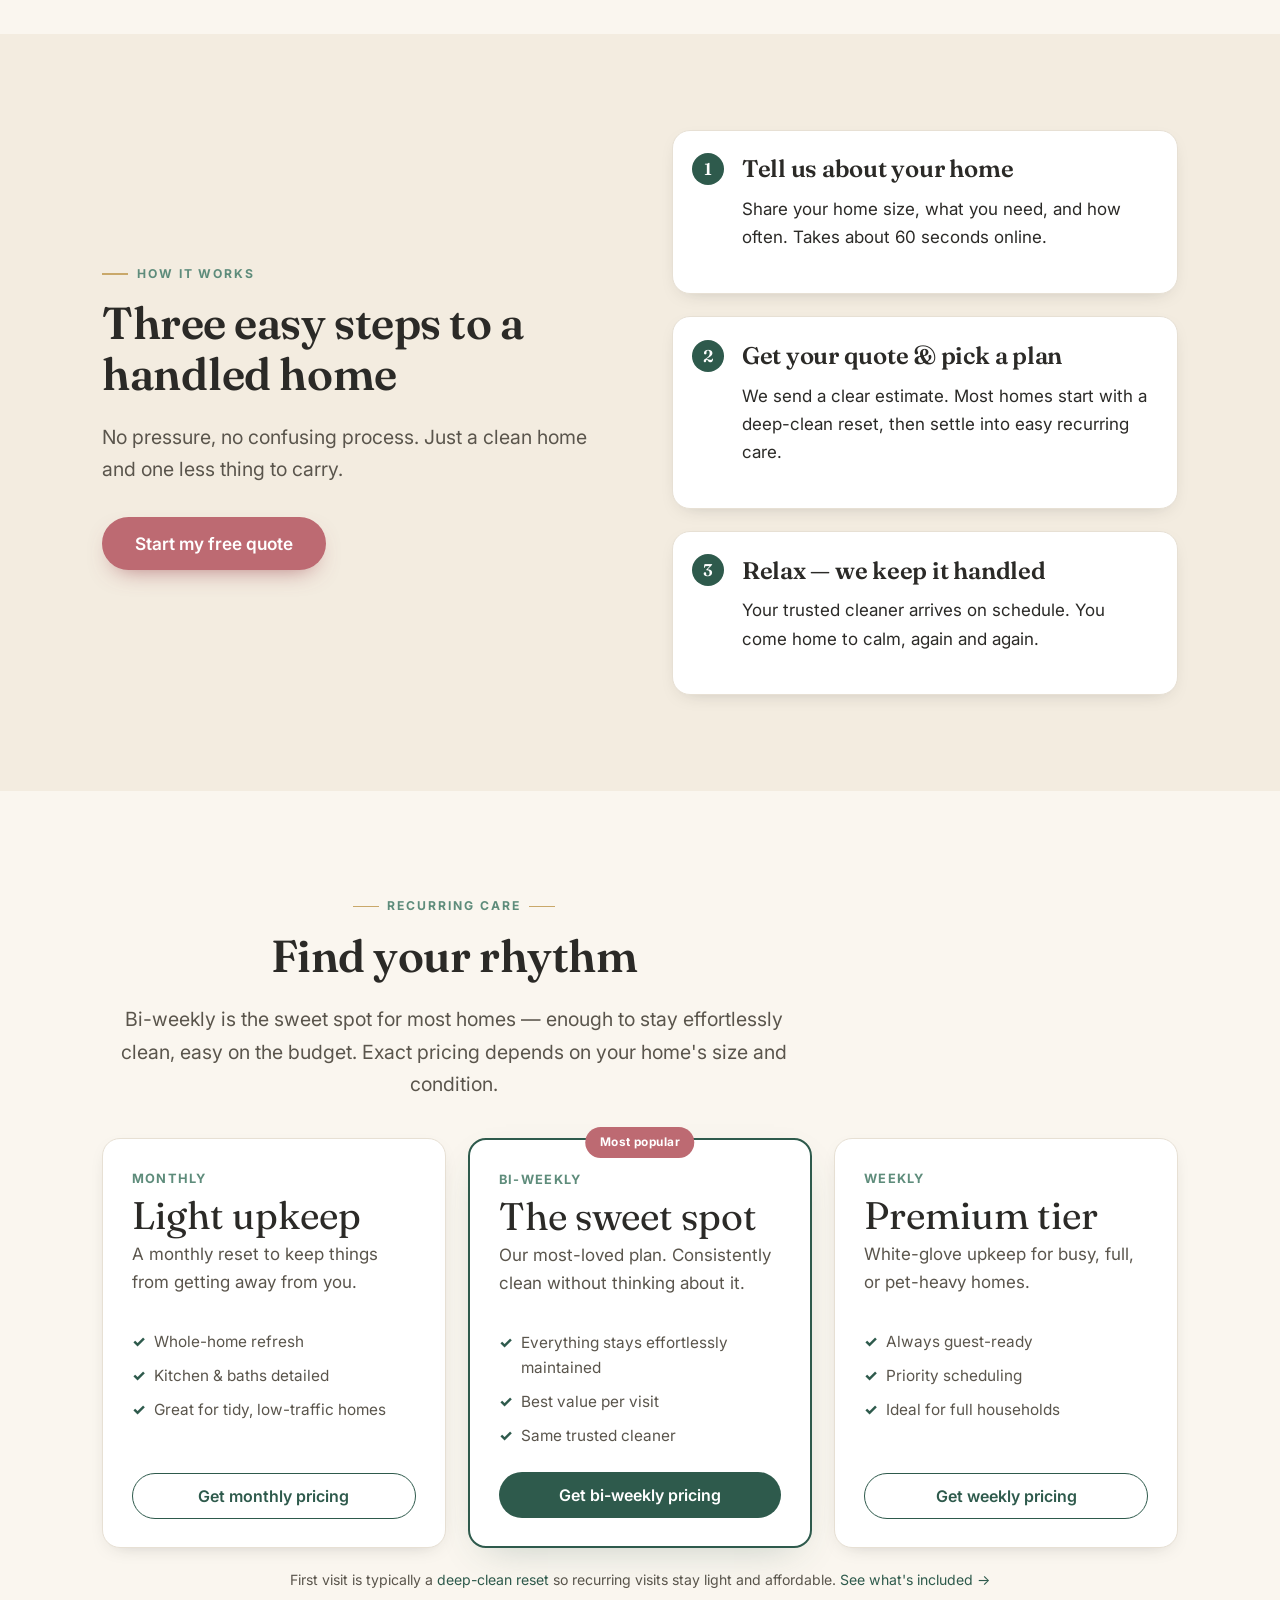
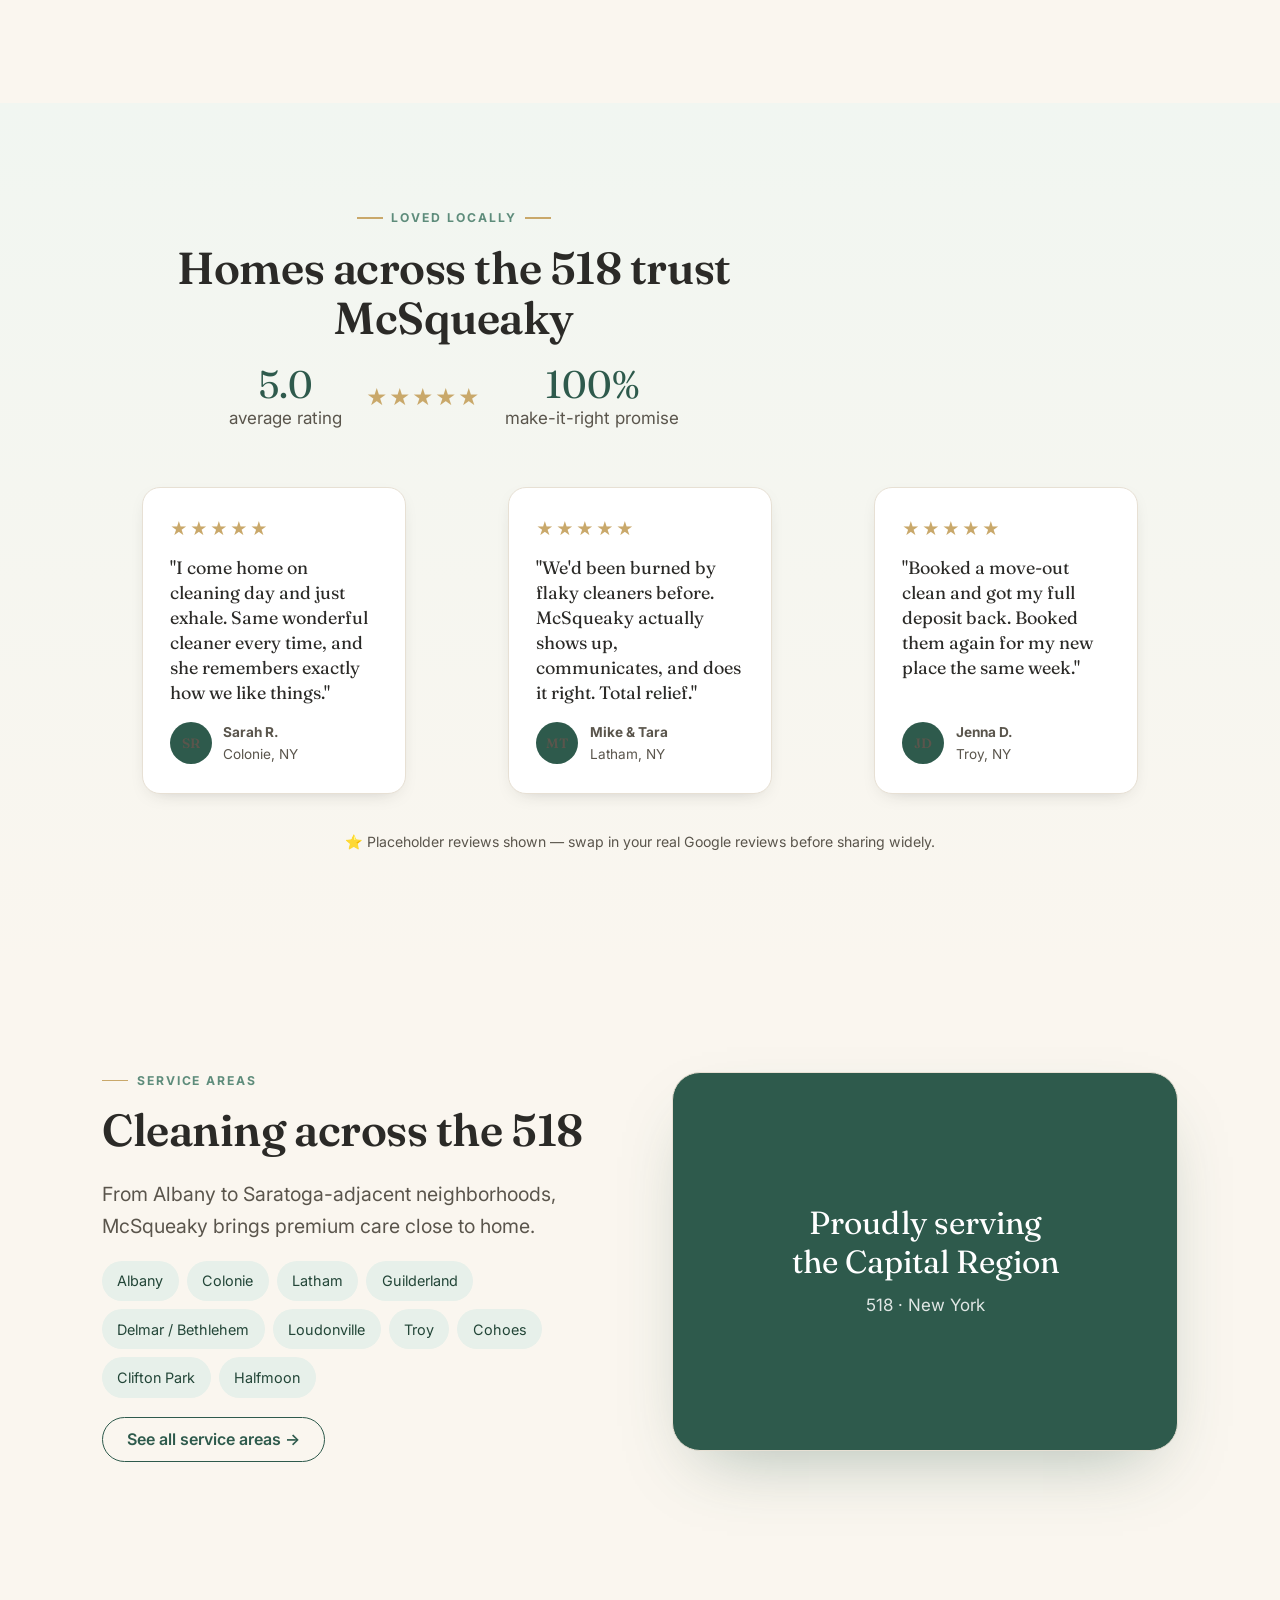
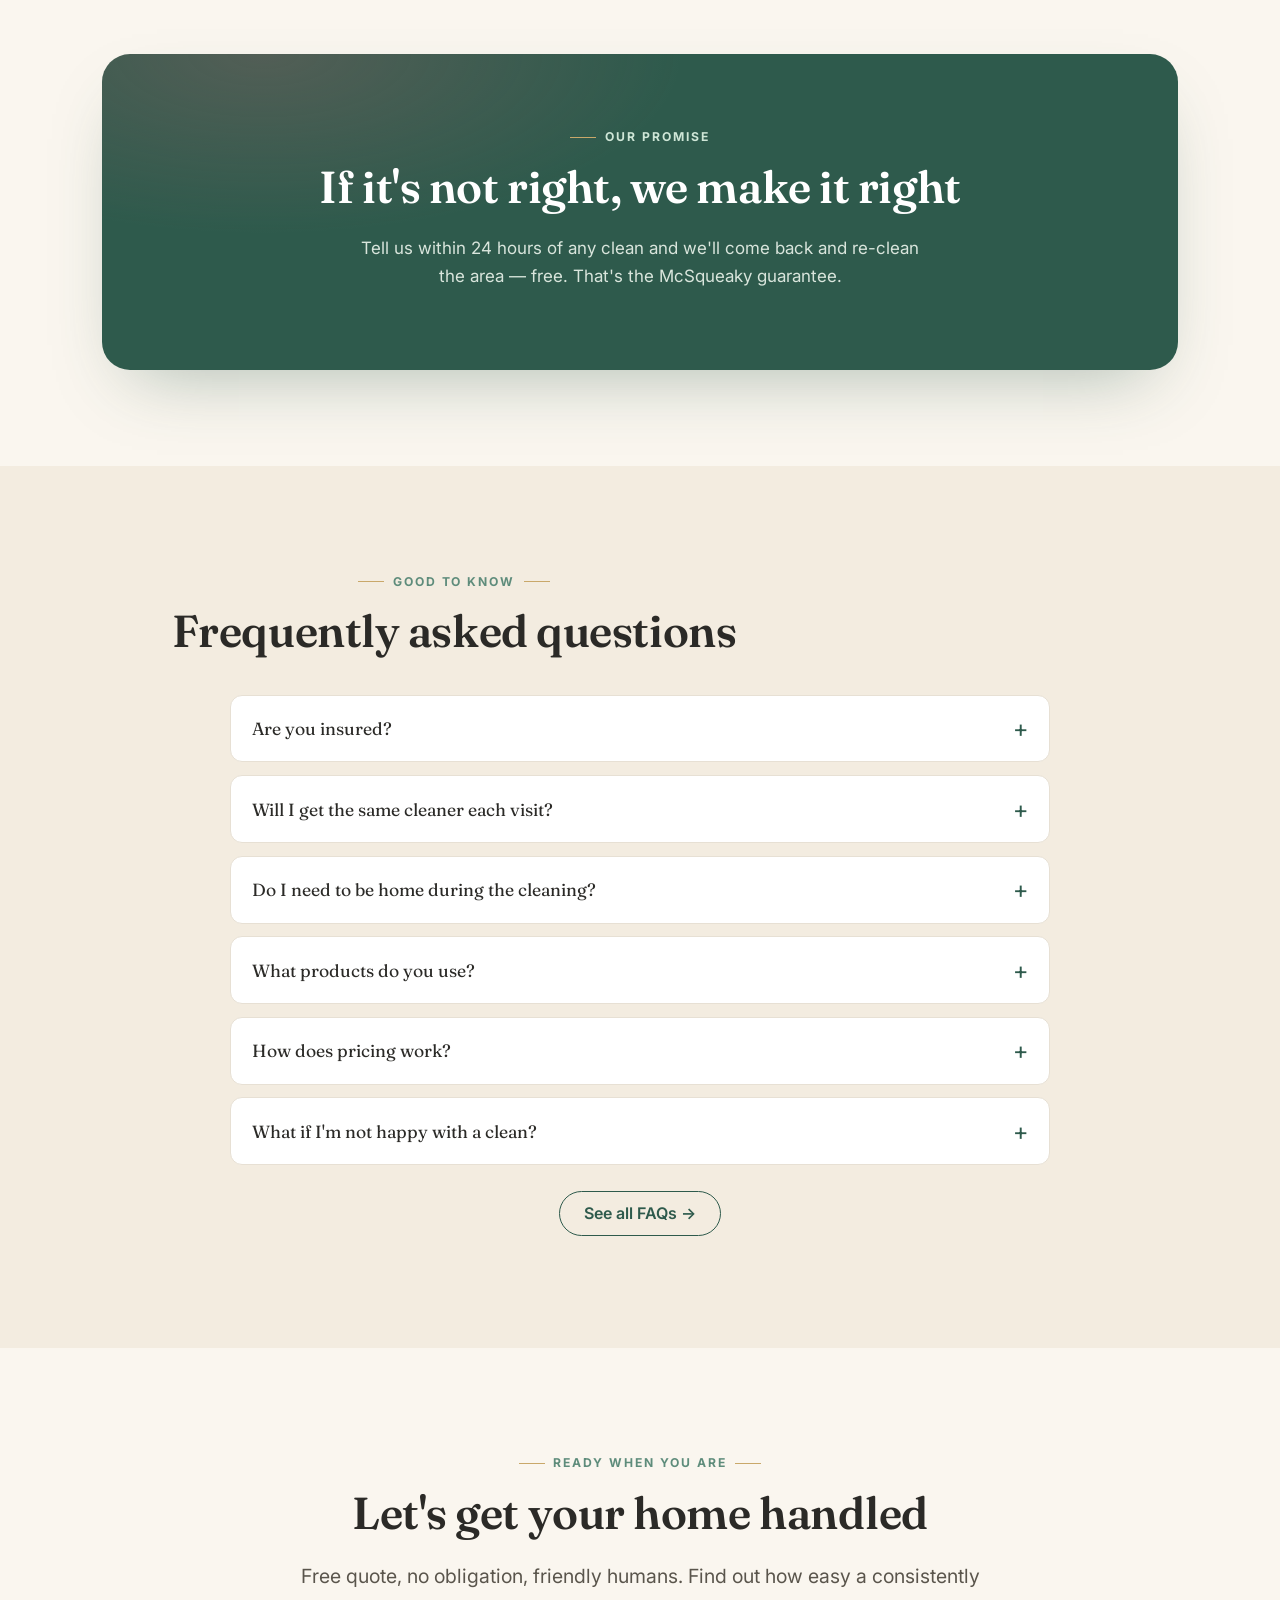
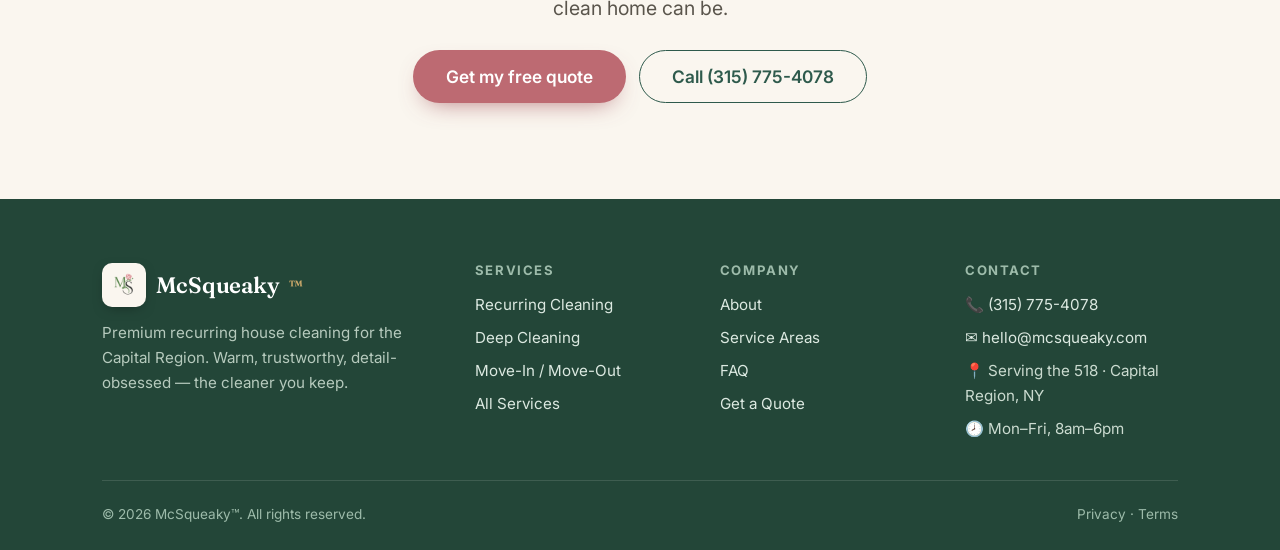
==== commit 39752158: "Rebrand McSqueeky → McSqueaky; point production at mcsqueaky.com - Respell brand across all pages, C" ====
--- a/index.html
+++ b/index.html
@@ -3,17 +3,17 @@
 <head>
   <meta charset="UTF-8" />
   <meta name="viewport" content="width=device-width, initial-scale=1" />
-  <title>McSqueeky™ — Premium Recurring House Cleaning in the Capital Region (518)</title>
+  <title>McSqueaky™ — Premium Recurring House Cleaning in the Capital Region (518)</title>
   <meta name="description" content="Premium recurring house cleaning for busy Capital Region households. Warm, trustworthy, detail-obsessed cleaning in Albany, Colonie, Latham, Troy & the 518. Insured, vetted team. Get your free quote." />
-  <link rel="canonical" href="https://mcsqueeky.vercel.app/" />
+  <link rel="canonical" href="https://mcsqueaky.com/" />
   <meta name="theme-color" content="#2E5A4C" />
 
   <!-- Open Graph / Twitter -->
   <meta property="og:type" content="website" />
-  <meta property="og:title" content="McSqueeky™ — Premium Recurring House Cleaning · 518 Capital Region" />
+  <meta property="og:title" content="McSqueaky™ — Premium Recurring House Cleaning · 518 Capital Region" />
   <meta property="og:description" content="The cleaner you keep. Warm, trustworthy, detail-obsessed home cleaning across Albany, Colonie, Latham, Troy & the Capital Region." />
-  <meta property="og:url" content="https://mcsqueeky.vercel.app/" />
-  <meta property="og:image" content="https://mcsqueeky.vercel.app/assets/logo.png" />
+  <meta property="og:url" content="https://mcsqueaky.com/" />
+  <meta property="og:image" content="https://mcsqueaky.com/assets/logo.png" />
   <meta name="twitter:card" content="summary_large_image" />
 
   <link rel="icon" href="/assets/favicon.png" sizes="any" />
@@ -31,11 +31,11 @@
   {
     "@context": "https://schema.org",
     "@type": "HouseCleaningService",
-    "name": "McSqueeky",
-    "image": "https://mcsqueeky.vercel.app/assets/logo.png",
-    "url": "https://mcsqueeky.vercel.app/",
+    "name": "McSqueaky",
+    "image": "https://mcsqueaky.com/assets/logo.png",
+    "url": "https://mcsqueaky.com/",
     "telephone": "+1-315-775-4078",
-    "email": "hello@mcsqueeky.com",
+    "email": "hello@mcsqueaky.com",
     "priceRange": "$$",
     "description": "Premium recurring residential cleaning for the Capital Region — recurring house cleaning, deep cleaning, and move-in/move-out cleaning.",
     "areaServed": ["Albany NY","Colonie NY","Latham NY","Guilderland NY","Delmar NY","Bethlehem NY","Loudonville NY","Troy NY","Cohoes NY","Clifton Park NY"],
@@ -55,7 +55,7 @@
     "@context": "https://schema.org",
     "@type": "FAQPage",
     "mainEntity": [
-      { "@type": "Question", "name": "Are you insured?", "acceptedAnswer": { "@type": "Answer", "text": "Yes. McSqueeky is fully insured and every cleaner on our team is vetted and background-checked before they ever set foot in your home." } },
+      { "@type": "Question", "name": "Are you insured?", "acceptedAnswer": { "@type": "Answer", "text": "Yes. McSqueaky is fully insured and every cleaner on our team is vetted and background-checked before they ever set foot in your home." } },
       { "@type": "Question", "name": "Will I get the same cleaner each visit?", "acceptedAnswer": { "@type": "Answer", "text": "Whenever possible, yes. Recurring clients are matched with a consistent cleaner who learns your home and your preferences, with backup coverage so your schedule is never dropped." } },
       { "@type": "Question", "name": "Do I need to be home during the cleaning?", "acceptedAnswer": { "@type": "Answer", "text": "No. Most of our recurring clients give us secure access instructions and come home to a finished, reset home. You're always welcome to be there if you prefer." } },
       { "@type": "Question", "name": "What products do you use?", "acceptedAnswer": { "@type": "Answer", "text": "We use professional, eco-conscious products that are safe for families and pets. Have sensitivities or preferences? We note them on your home profile." } },
@@ -71,9 +71,9 @@
   <!-- ===== Header ===== -->
   <header class="site-header">
     <div class="wrap nav">
-      <a class="brand" href="/" aria-label="McSqueeky home">
-        <img class="brand-mark" src="/assets/logo.png" alt="McSqueeky logo" width="44" height="44" />
-        McSqueeky<span class="tm">™</span>
+      <a class="brand" href="/" aria-label="McSqueaky home">
+        <img class="brand-mark" src="/assets/logo.png" alt="McSqueaky logo" width="44" height="44" />
+        McSqueaky<span class="tm">™</span>
       </a>
       <button class="nav-toggle" aria-label="Open menu" aria-controls="primary-nav" aria-expanded="false"><span></span></button>
       <nav id="primary-nav" aria-label="Primary">
@@ -143,7 +143,7 @@
       <div class="wrap">
         <span class="eyebrow">More than clean</span>
         <h2>It's not just a clean home. It's your time&nbsp;back.</h2>
-        <p class="lede center">Skip the weekend scrubbing and the mental load of "I should really get to that." McSqueeky keeps your home consistently cared for, so you walk in to calm — every single time.</p>
+        <p class="lede center">Skip the weekend scrubbing and the mental load of "I should really get to that." McSqueaky keeps your home consistently cared for, so you walk in to calm — every single time.</p>
       </div>
     </section>
 
@@ -159,7 +159,7 @@
           <article class="card card--feature">
             <div class="ico" aria-hidden="true">🔁</div>
             <h3>Recurring House Cleaning</h3>
-            <p>Weekly, bi-weekly, or monthly care from a cleaner who knows your home. The heart of McSqueeky.</p>
+            <p>Weekly, bi-weekly, or monthly care from a cleaner who knows your home. The heart of McSqueaky.</p>
             <a class="card-link" href="/recurring-cleaning.html">Explore recurring</a>
           </article>
           <article class="card">
@@ -196,11 +196,11 @@
       </div>
     </section>
 
-    <!-- ===== Why McSqueeky ===== -->
+    <!-- ===== Why McSqueaky ===== -->
     <section class="section">
       <div class="wrap">
         <div class="section-head center">
-          <span class="eyebrow">Why McSqueeky</span>
+          <span class="eyebrow">Why McSqueaky</span>
           <h2>The cleaner you keep</h2>
           <p class="lede center">Anyone can clean once. We're built to be the company you trust for years.</p>
         </div>
@@ -274,7 +274,7 @@
       <div class="wrap">
         <div class="section-head center">
           <span class="eyebrow">Loved locally</span>
-          <h2>Homes across the 518 trust McSqueeky</h2>
+          <h2>Homes across the 518 trust McSqueaky</h2>
           <div class="rating-strip" style="margin-top:1rem">
             <div><div class="num">5.0</div><div class="muted">average rating</div></div>
             <div class="stars">★★★★★</div>
@@ -283,7 +283,7 @@
         </div>
         <div class="grid grid-3">
           <figure class="quote-card"><div class="stars">★★★★★</div><blockquote>"I come home on cleaning day and just exhale. Same wonderful cleaner every time, and she remembers exactly how we like things."</blockquote><figcaption class="who"><span class="avatar">SR</span><span><b>Sarah R.</b><span>Colonie, NY</span></span></figcaption></figure>
-          <figure class="quote-card"><div class="stars">★★★★★</div><blockquote>"We'd been burned by flaky cleaners before. McSqueeky actually shows up, communicates, and does it right. Total relief."</blockquote><figcaption class="who"><span class="avatar">MT</span><span><b>Mike &amp; Tara</b><span>Latham, NY</span></span></figcaption></figure>
+          <figure class="quote-card"><div class="stars">★★★★★</div><blockquote>"We'd been burned by flaky cleaners before. McSqueaky actually shows up, communicates, and does it right. Total relief."</blockquote><figcaption class="who"><span class="avatar">MT</span><span><b>Mike &amp; Tara</b><span>Latham, NY</span></span></figcaption></figure>
           <figure class="quote-card"><div class="stars">★★★★★</div><blockquote>"Booked a move-out clean and got my full deposit back. Booked them again for my new place the same week."</blockquote><figcaption class="who"><span class="avatar">JD</span><span><b>Jenna D.</b><span>Troy, NY</span></span></figcaption></figure>
         </div>
         <p class="price-note">⭐ Placeholder reviews shown — swap in your real Google reviews before sharing widely.</p>
@@ -305,7 +305,7 @@
           <div>
             <span class="eyebrow">Service areas</span>
             <h2>Cleaning across the 518</h2>
-            <p class="lede">From Albany to Saratoga-adjacent neighborhoods, McSqueeky brings premium care close to home.</p>
+            <p class="lede">From Albany to Saratoga-adjacent neighborhoods, McSqueaky brings premium care close to home.</p>
             <ul class="pills pills--green" style="margin:1.2rem 0">
               <li>Albany</li><li>Colonie</li><li>Latham</li><li>Guilderland</li><li>Delmar / Bethlehem</li><li>Loudonville</li><li>Troy</li><li>Cohoes</li><li>Clifton Park</li><li>Halfmoon</li>
             </ul>
@@ -321,7 +321,7 @@
         <div class="cta-band">
           <span class="eyebrow" style="color:#CFE6D7">Our promise</span>
           <h2>If it's not right, we make it right</h2>
-          <p>Tell us within 24 hours of any clean and we'll come back and re-clean the area — free. That's the McSqueeky guarantee.</p>
+          <p>Tell us within 24 hours of any clean and we'll come back and re-clean the area — free. That's the McSqueaky guarantee.</p>
         </div>
       </div>
     </section>
@@ -334,7 +334,7 @@
           <h2>Frequently asked questions</h2>
         </div>
         <div class="faq-list">
-          <div class="faq-item"><button aria-expanded="false">Are you insured?</button><div class="answer"><p>Yes. McSqueeky is fully insured and every cleaner on our team is vetted and background-checked before they ever set foot in your home.</p></div></div>
+          <div class="faq-item"><button aria-expanded="false">Are you insured?</button><div class="answer"><p>Yes. McSqueaky is fully insured and every cleaner on our team is vetted and background-checked before they ever set foot in your home.</p></div></div>
           <div class="faq-item"><button aria-expanded="false">Will I get the same cleaner each visit?</button><div class="answer"><p>Whenever possible, yes. Recurring clients are matched with a consistent cleaner who learns your home and preferences, with backup coverage so your schedule is never dropped.</p></div></div>
           <div class="faq-item"><button aria-expanded="false">Do I need to be home during the cleaning?</button><div class="answer"><p>No. Most recurring clients give us secure access instructions and come home to a finished, reset home. You're always welcome to be there if you prefer.</p></div></div>
           <div class="faq-item"><button aria-expanded="false">What products do you use?</button><div class="answer"><p>Professional, eco-conscious products that are safe for families and pets. Have sensitivities or preferences? We note them on your home profile.</p></div></div>
@@ -364,7 +364,7 @@
     <div class="wrap">
       <div class="footer-grid">
         <div class="footer-about">
-          <a class="brand" href="/"><img class="brand-mark brand-mark--chip" src="/assets/logo.png" alt="" width="40" height="40" />McSqueeky<span class="tm">™</span></a>
+          <a class="brand" href="/"><img class="brand-mark brand-mark--chip" src="/assets/logo.png" alt="" width="40" height="40" />McSqueaky<span class="tm">™</span></a>
           <p>Premium recurring house cleaning for the Capital Region. Warm, trustworthy, detail-obsessed — the cleaner you keep.</p>
         </div>
         <div>
@@ -389,14 +389,14 @@
           <h4>Contact</h4>
           <ul>
             <li><a href="tel:+13157754078">📞 (315) 775-4078</a></li>
-            <li><a href="mailto:hello@mcsqueeky.com">✉️ hello@mcsqueeky.com</a></li>
+            <li><a href="mailto:hello@mcsqueaky.com">✉️ hello@mcsqueaky.com</a></li>
             <li>📍 Serving the 518 · Capital Region, NY</li>
             <li>🕗 Mon–Fri, 8am–6pm</li>
           </ul>
         </div>
       </div>
       <div class="footer-bottom">
-        <span>© <span id="year">2026</span> McSqueeky™. All rights reserved.</span>
+        <span>© <span id="year">2026</span> McSqueaky™. All rights reserved.</span>
         <span><a href="/privacy.html">Privacy</a> · <a href="/terms.html">Terms</a></span>
       </div>
     </div>
--- a/styles.css
+++ b/styles.css
@@ -1,5 +1,5 @@
 /* =========================================================================
-   McSqueeky™ — Premium feminine-clean design system
+   McSqueaky™ — Premium feminine-clean design system
    Cream fields · elevated forest/eucalyptus green · restrained dusty-rose
    Serif display (Fraunces) + humanist body (Inter)
    ========================================================================= */
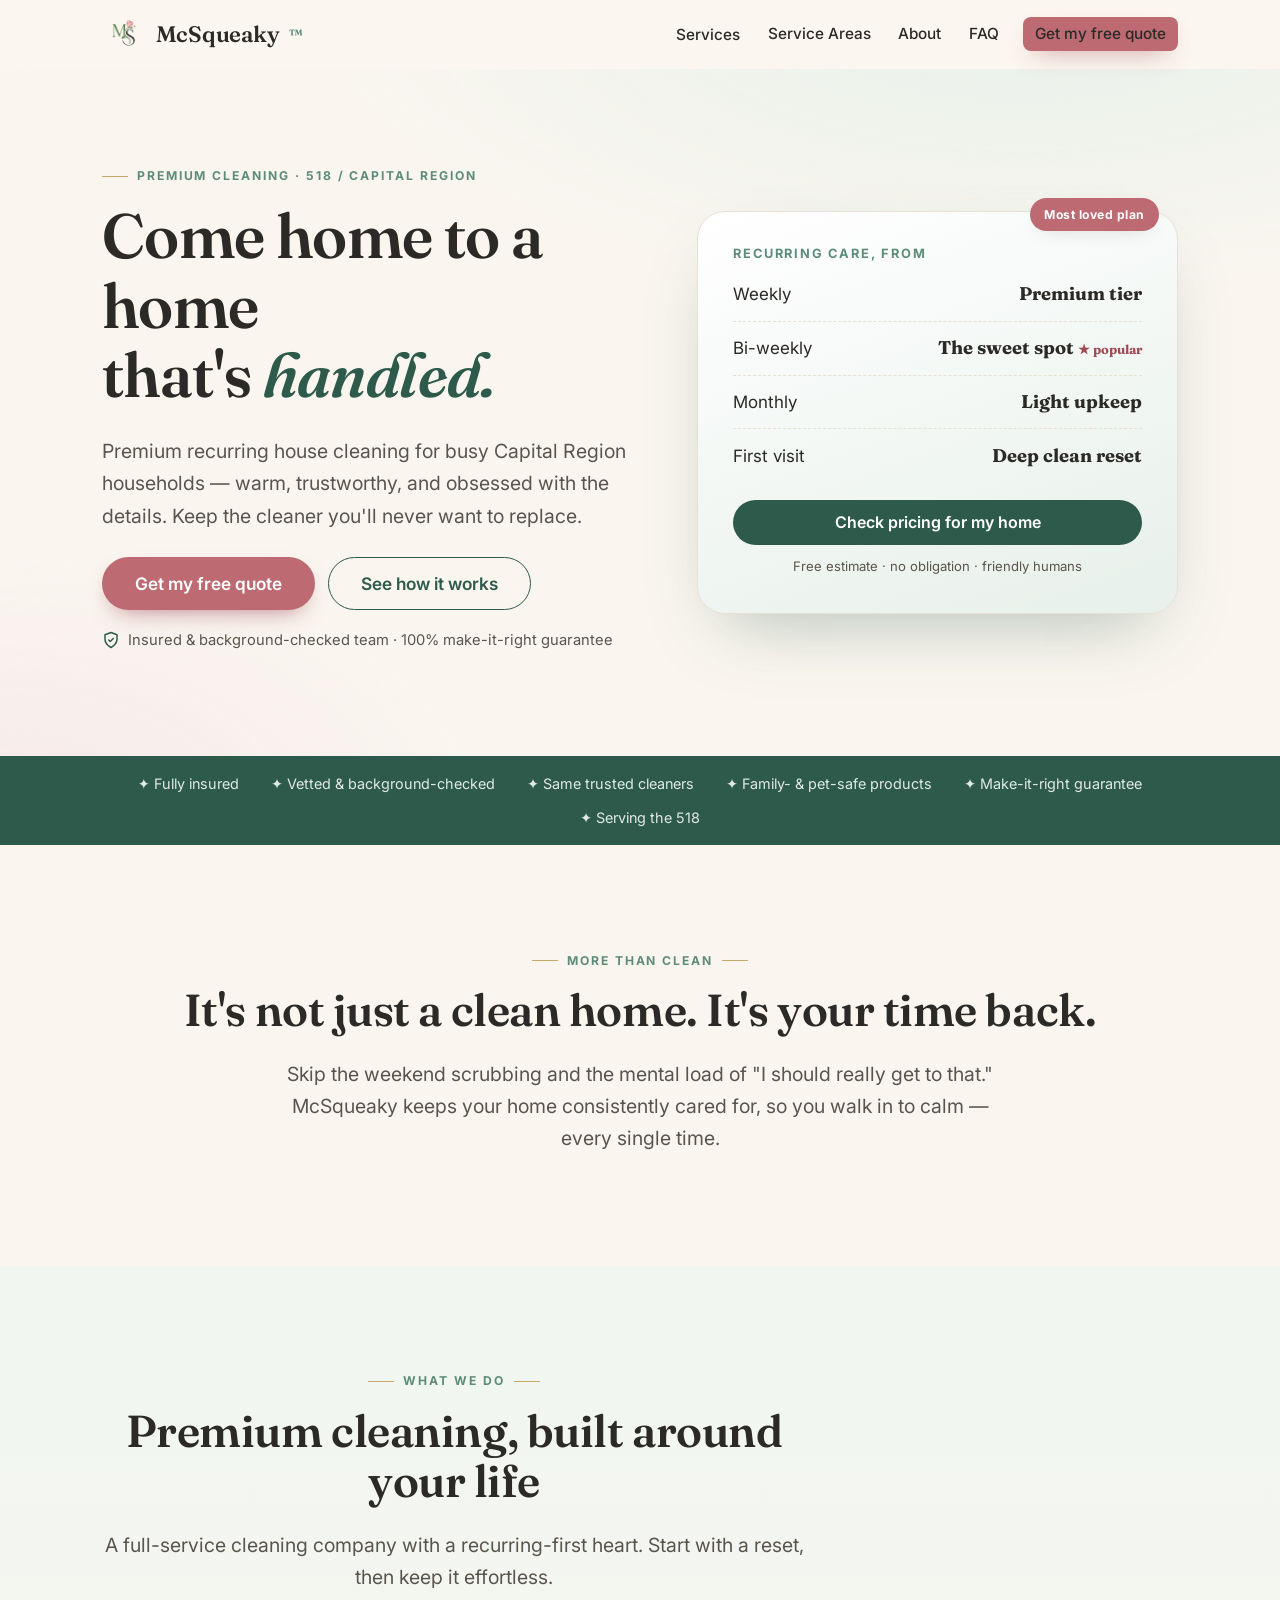
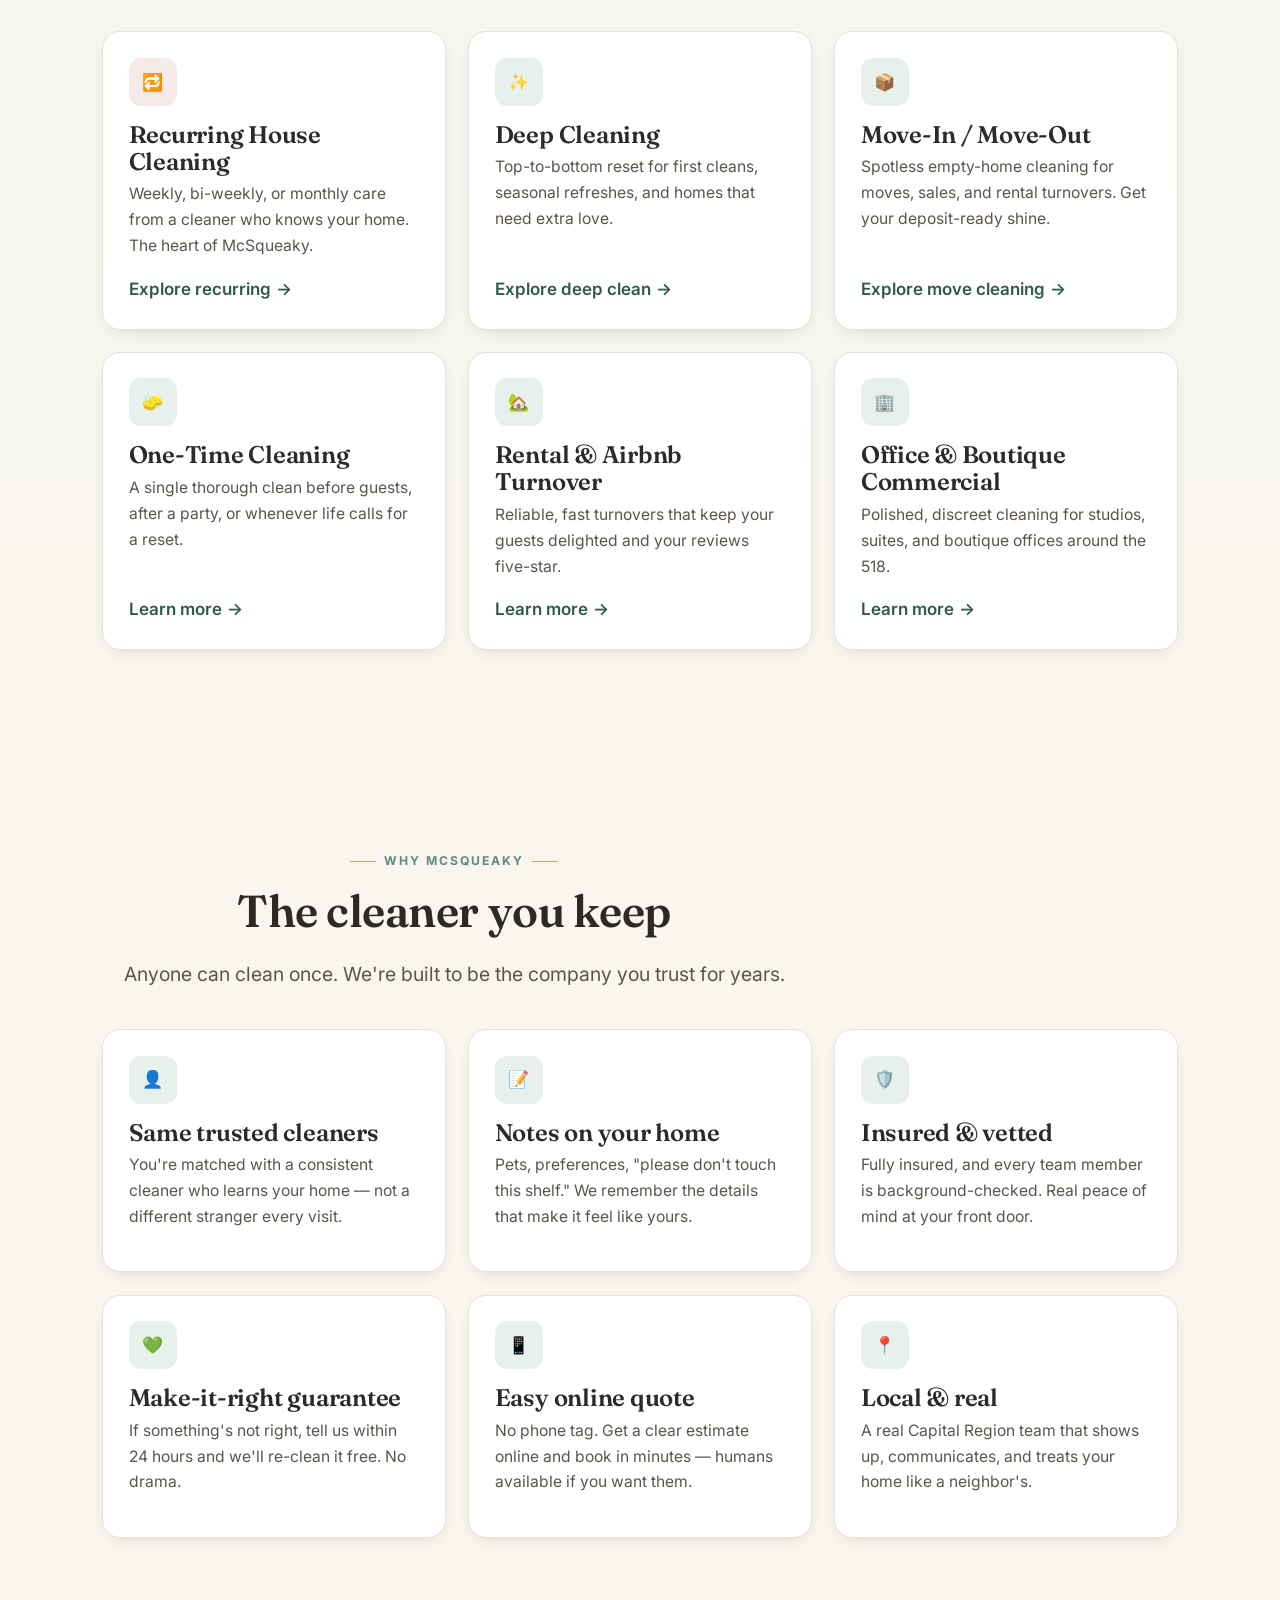
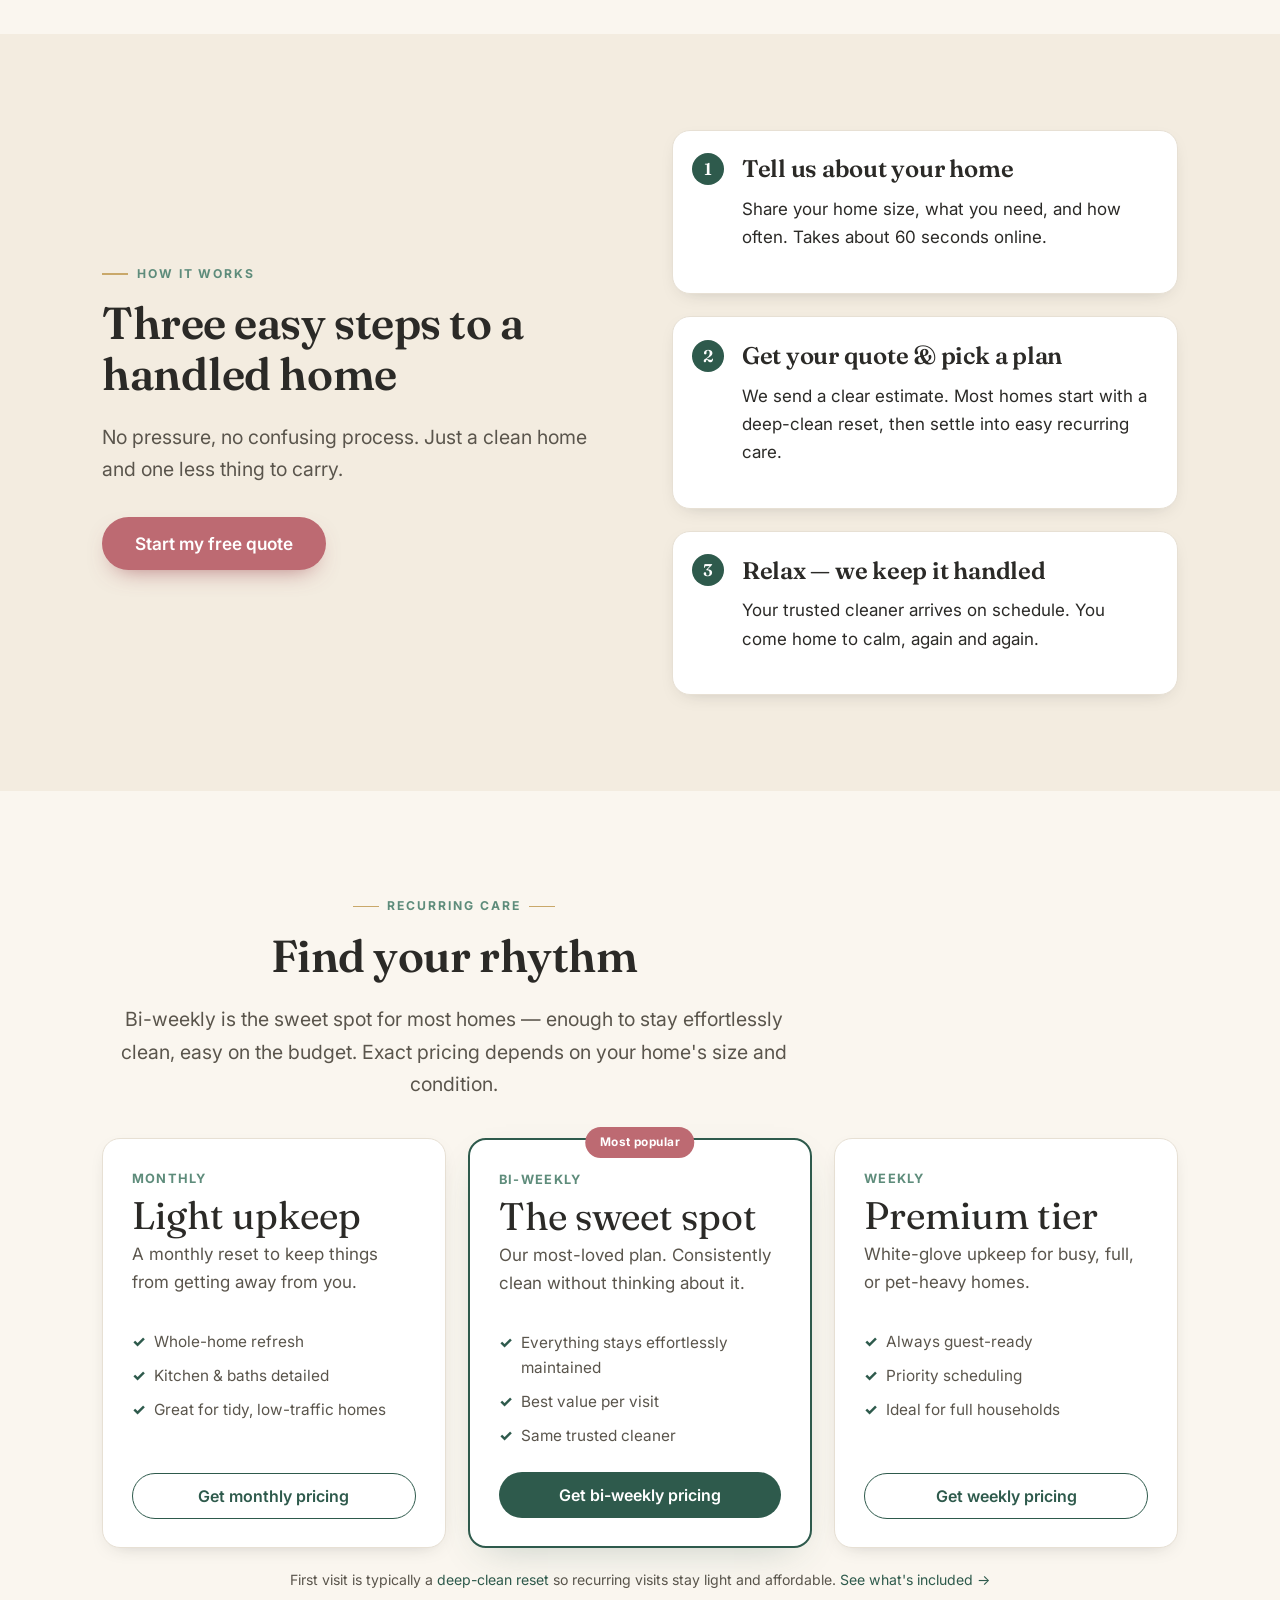
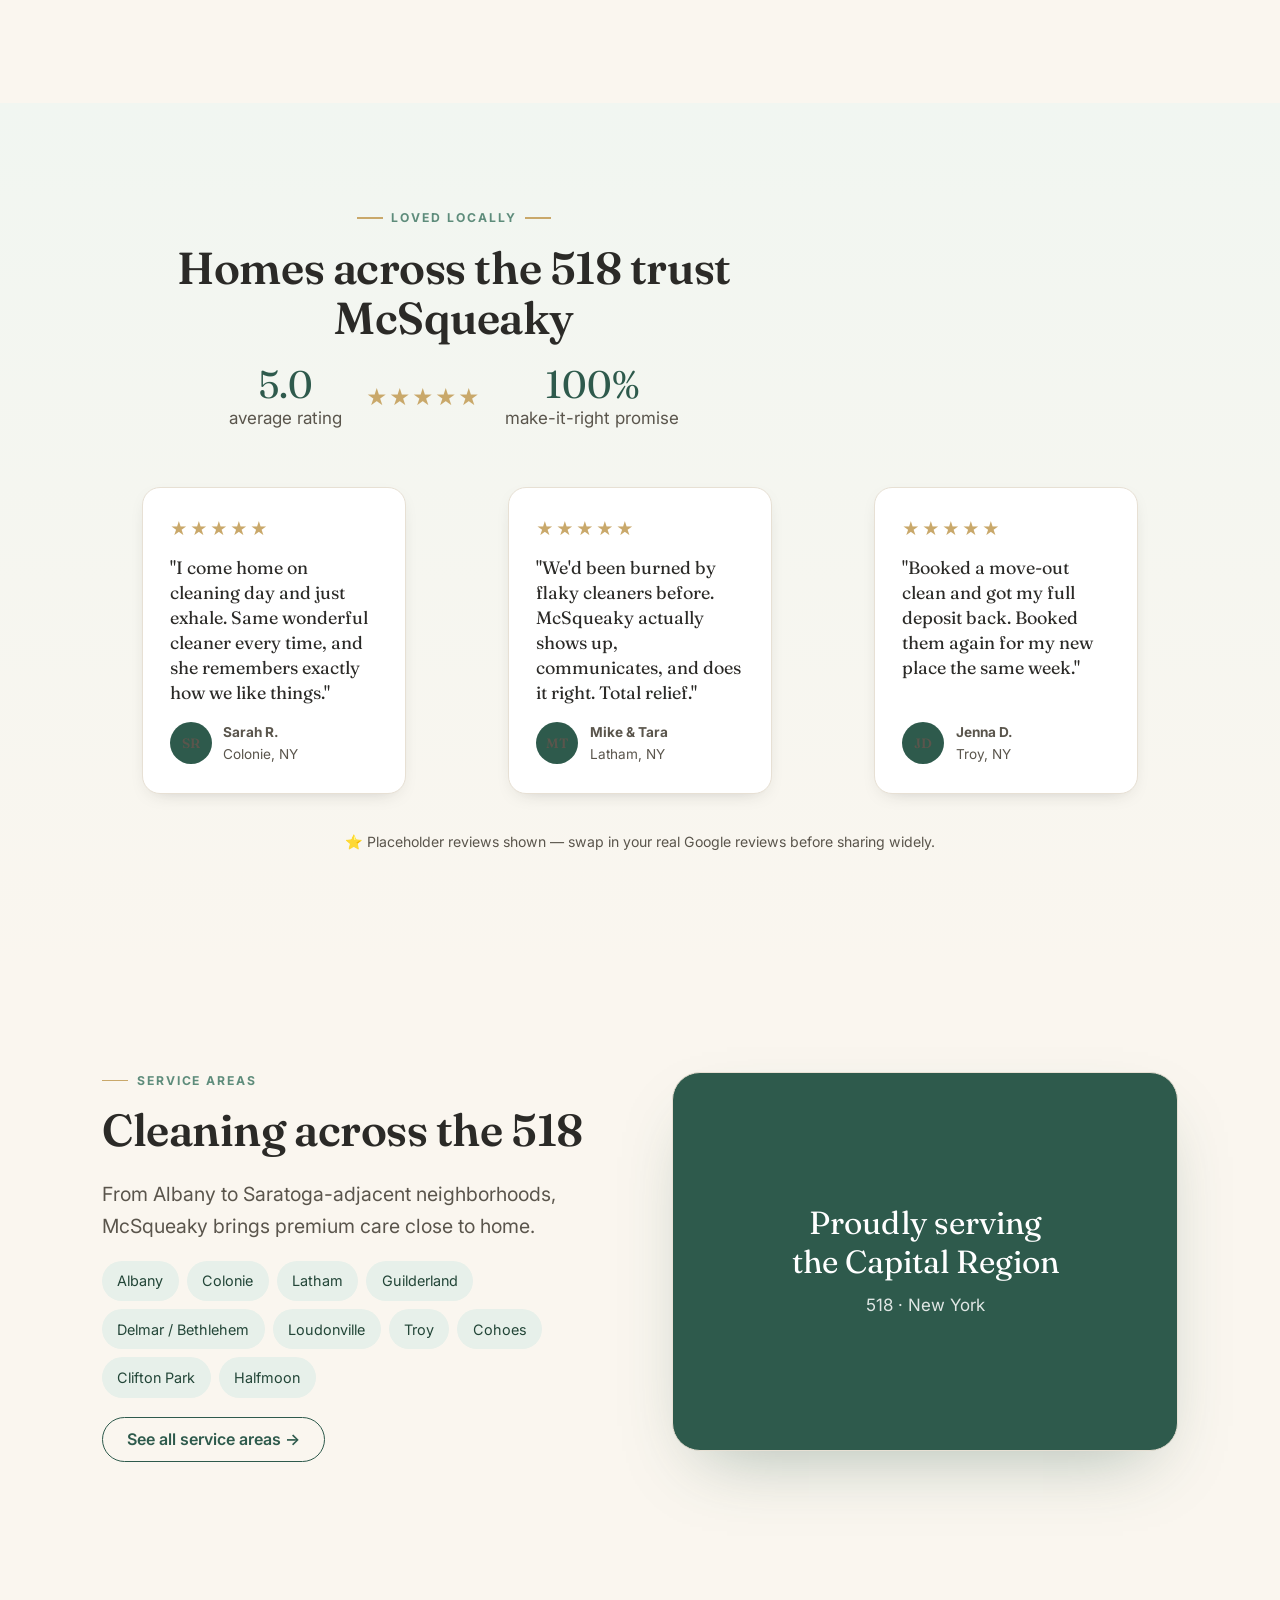
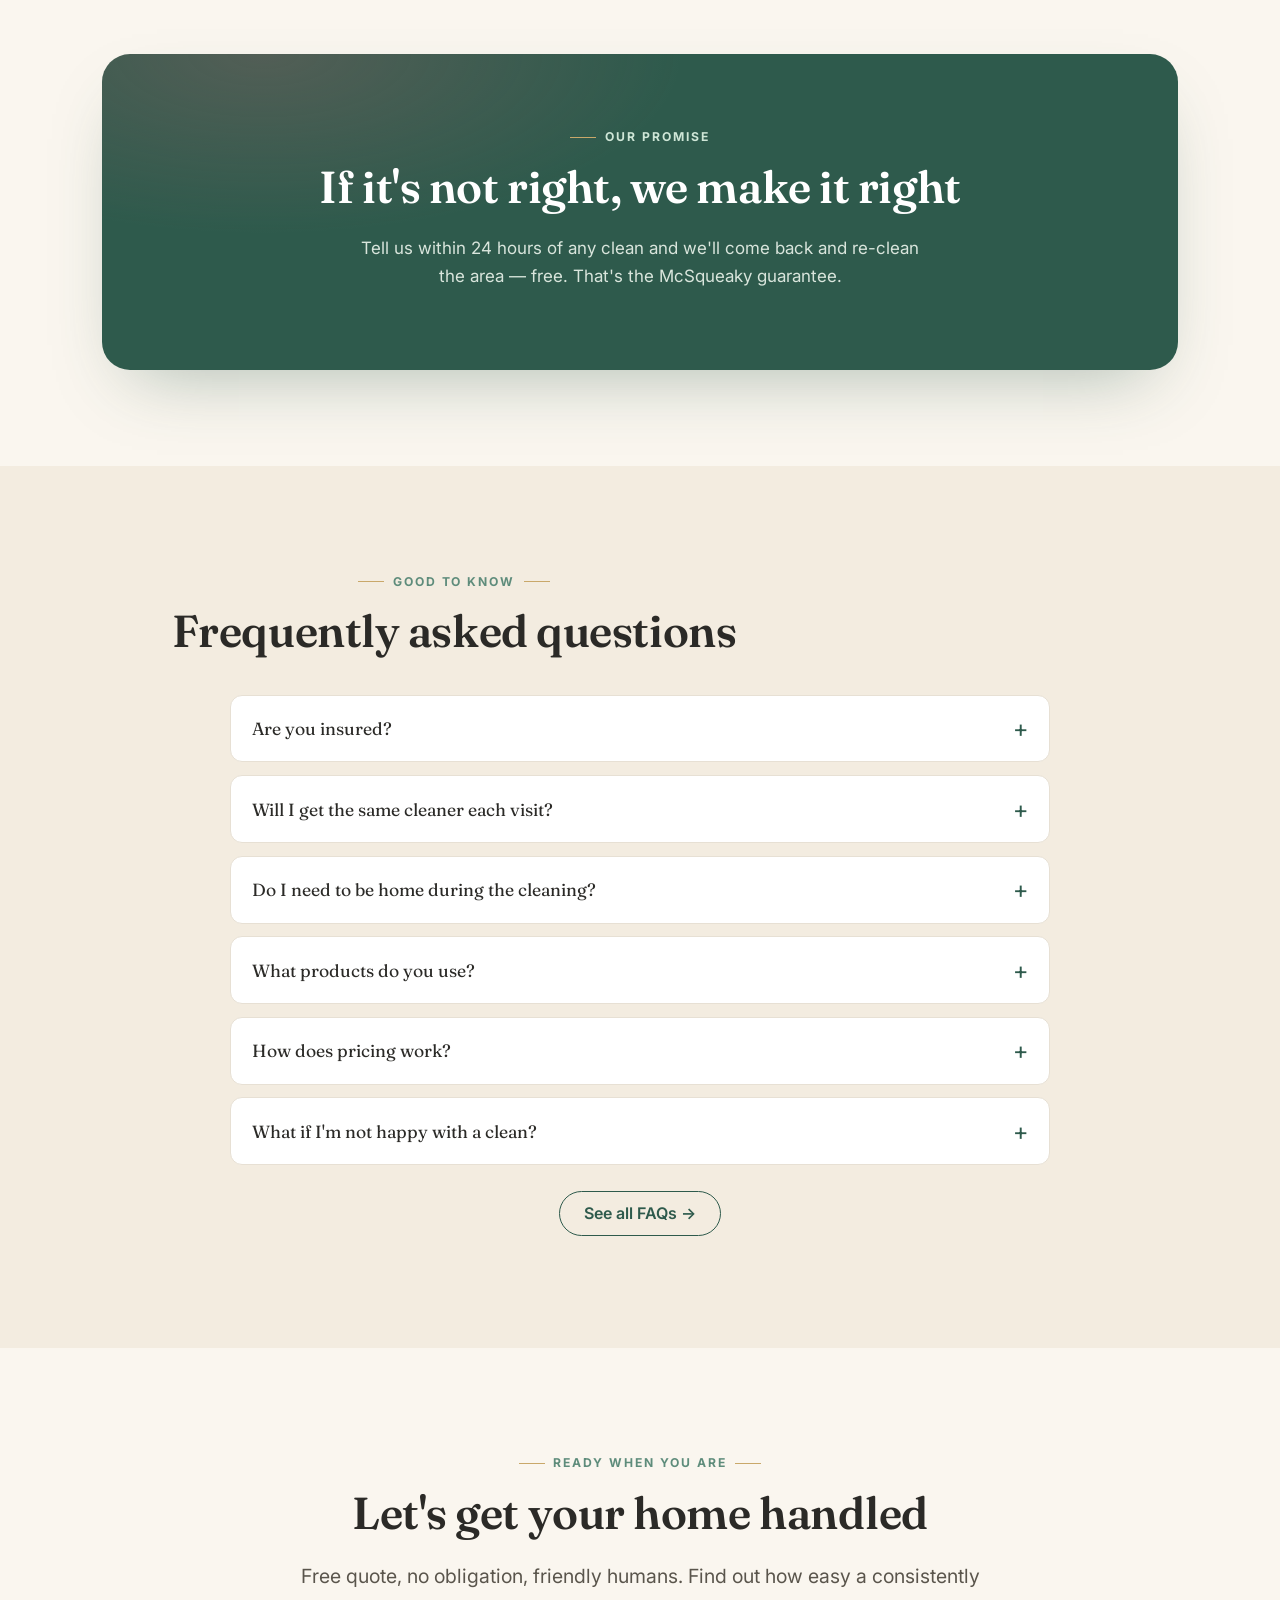
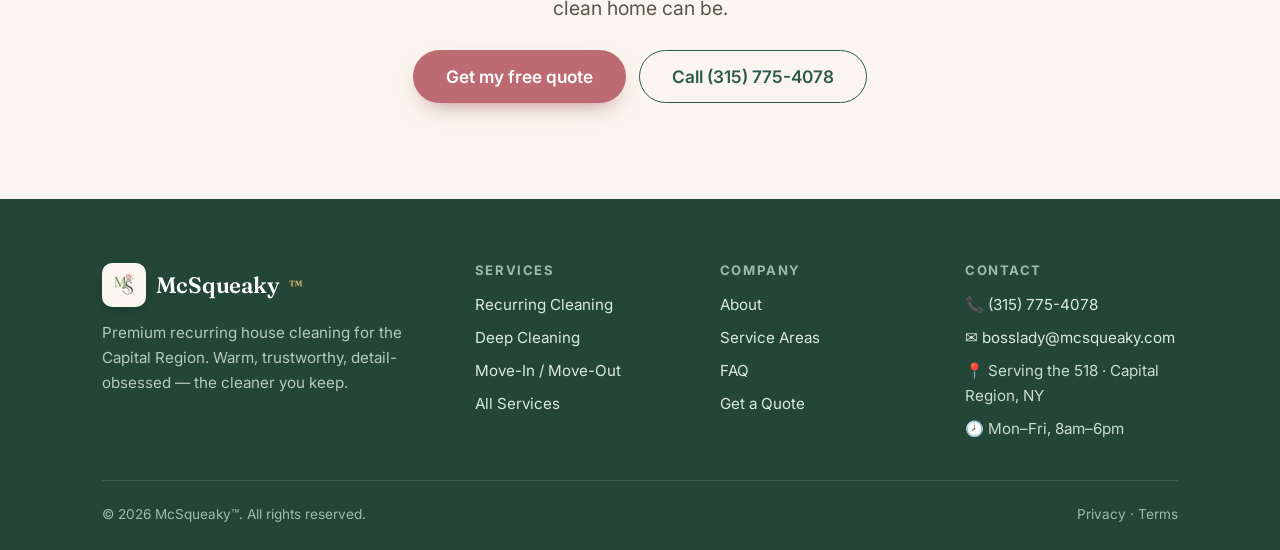
==== commit e5f660b7: "Set contact email to bosslady@mcsqueaky.com Co-Authored-By: Claude Opus 4.8 <noreply@anthropic.com>" ====
--- a/index.html
+++ b/index.html
@@ -35,7 +35,7 @@
     "image": "https://mcsqueaky.com/assets/logo.png",
     "url": "https://mcsqueaky.com/",
     "telephone": "+1-315-775-4078",
-    "email": "hello@mcsqueaky.com",
+    "email": "bosslady@mcsqueaky.com",
     "priceRange": "$$",
     "description": "Premium recurring residential cleaning for the Capital Region — recurring house cleaning, deep cleaning, and move-in/move-out cleaning.",
     "areaServed": ["Albany NY","Colonie NY","Latham NY","Guilderland NY","Delmar NY","Bethlehem NY","Loudonville NY","Troy NY","Cohoes NY","Clifton Park NY"],
@@ -389,7 +389,7 @@
           <h4>Contact</h4>
           <ul>
             <li><a href="tel:+13157754078">📞 (315) 775-4078</a></li>
-            <li><a href="mailto:hello@mcsqueaky.com">✉️ hello@mcsqueaky.com</a></li>
+            <li><a href="mailto:bosslady@mcsqueaky.com">✉️ bosslady@mcsqueaky.com</a></li>
             <li>📍 Serving the 518 · Capital Region, NY</li>
             <li>🕗 Mon–Fri, 8am–6pm</li>
           </ul>
